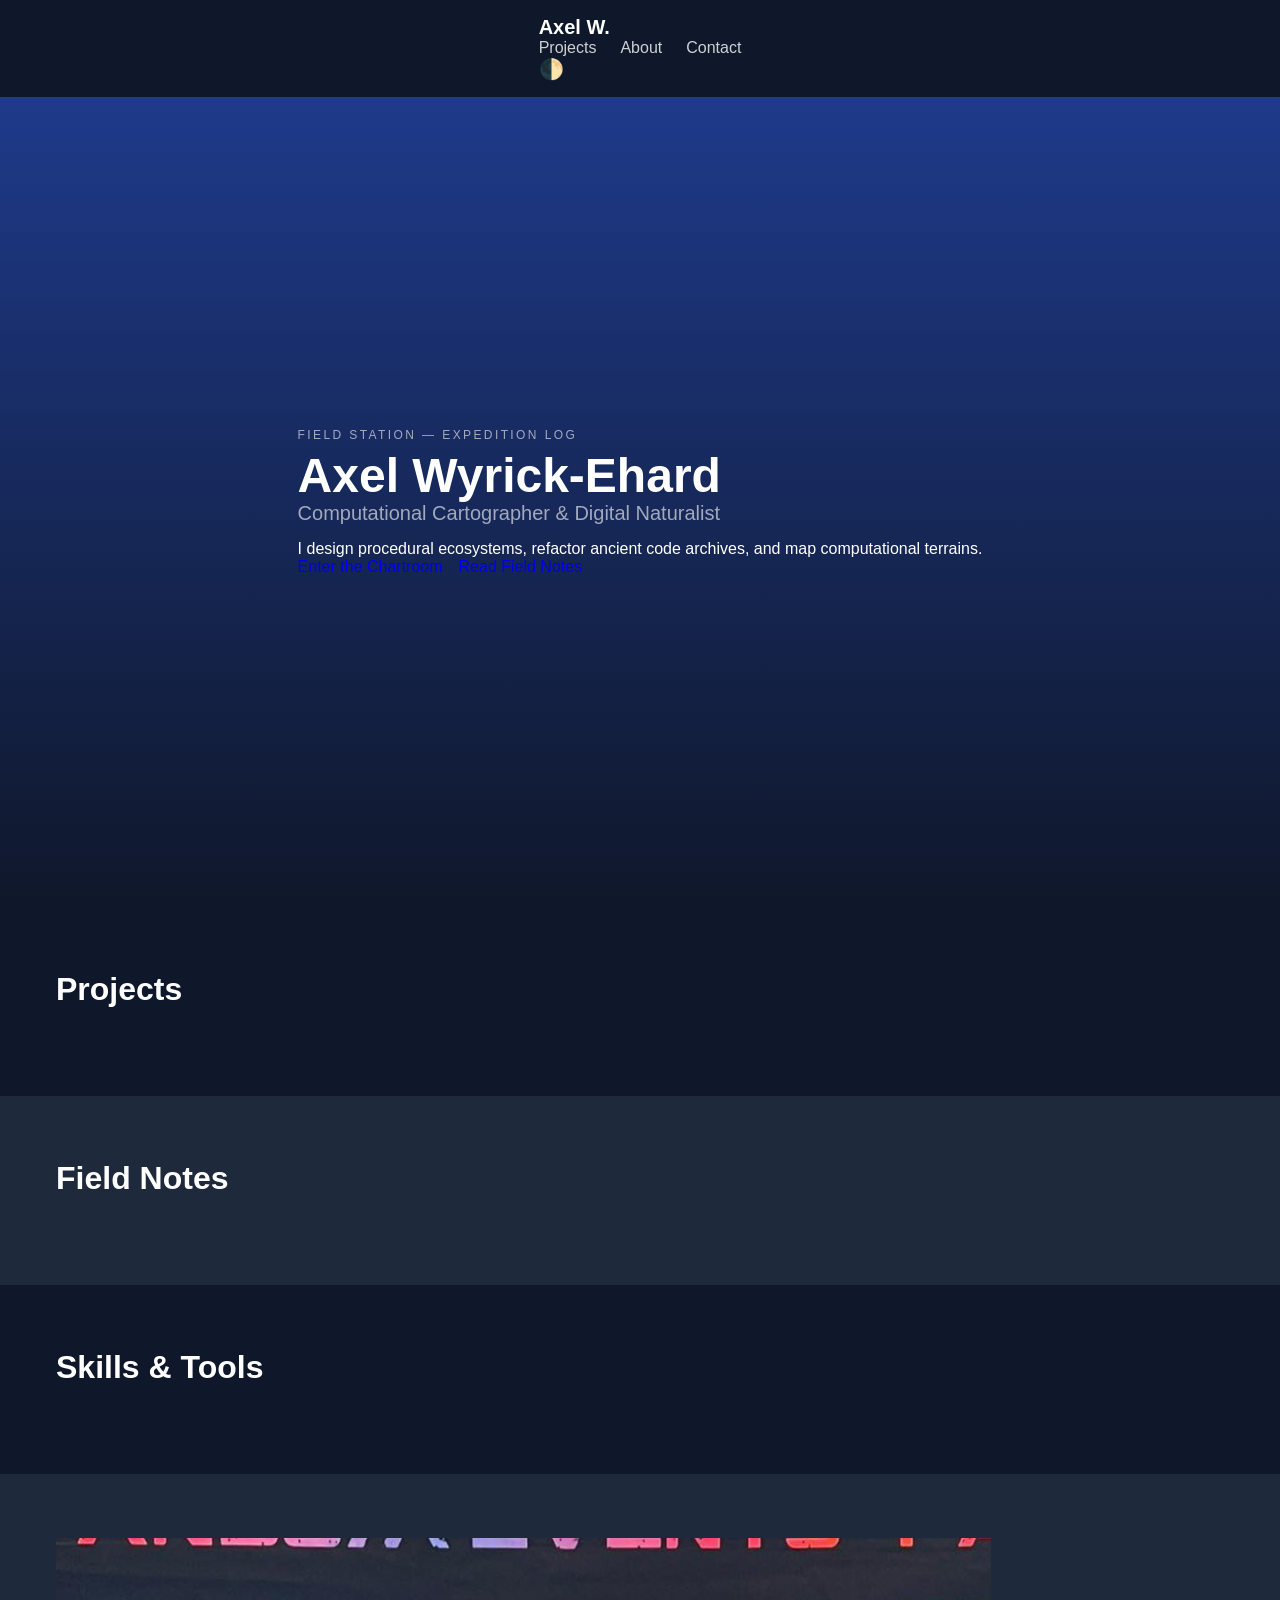
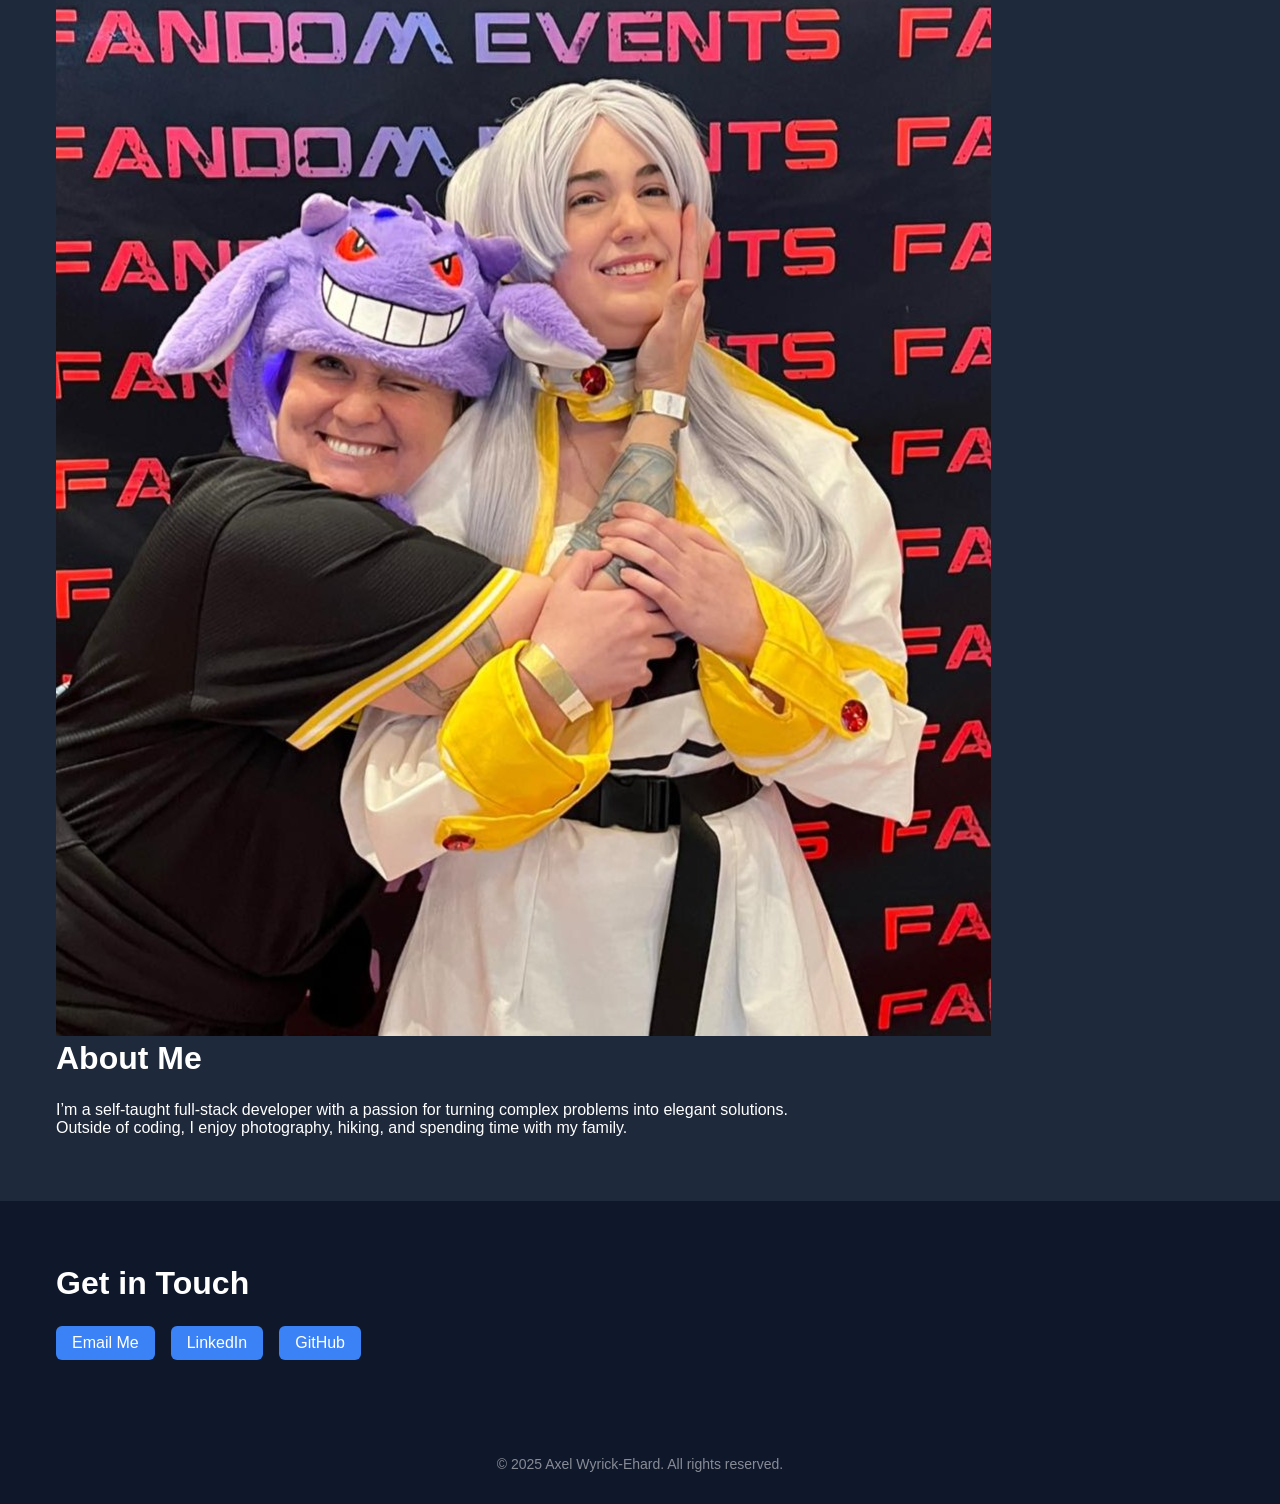
==== index.html @ 54a9d548 "proper init" ====
<!DOCTYPE html>
<html lang="en" data-theme="dark">
<head>
  <meta charset="UTF-8" />
  <meta name="viewport" content="width=device-width, initial-scale=1.0" />
  <meta name="description" content="Portfolio of Axel Wyrick-Ehard, full-stack developer specializing in elegant, efficient web applications." />
  <title>Axel Wyrick-Ehard | Full-Stack Developer</title>
  <link rel="icon" href="assets/img/favicon.ico" />
  <link rel="stylesheet" href="./assets/css/style.css" />
  <script src="./assets/js/main.js" defer></script>
</head>
<body>

  <!-- HEADER -->
  <header class="header sticky">
    <div class="container flex-between">
      <div class="logo">Axel W.</div>
      <nav>
        <ul class="nav-list">
          <li><a href="#projects">Projects</a></li>
          <li><a href="#about">About</a></li>
          <li><a href="#contact">Contact</a></li>
        </ul>
      </nav>
      <button id="theme-toggle">🌓</button>
    </div>
  </header>

  <!-- HERO -->
  <section id="hero" class="hero">
    <div class="hero-bg"></div>
    <div class="container hero-content">
      <p class="eyebrow">Field Station — Expedition Log</p>
      <h1>
        Axel Wyrick-Ehard
        <span>Computational Cartographer & Digital Naturalist</span>
      </h1>
      <p>I design procedural ecosystems, refactor ancient code archives, and map computational terrains.</p>
      <div class="buttons">
        <a href="#projects" class="btn primary">Enter the Chartroom</a>
        <a href="#field-notes" class="btn ghost">Read Field Notes</a>
      </div>
    </div>
  </section>

  <!-- PROJECTS -->
  <section id="projects" class="section">
    <div class="container">
      <h2>Projects</h2>
      <div id="projects-grid"></div>
    </div>
  </section>

  <!-- FIELD NOTES -->
  <section id="field-notes" class="section section-dark">
    <div class="container">
      <h2>Field Notes</h2>
      <div id="field-notes-log"></div>
    </div>
  </section>

  <!-- SKILLS -->
  <section id="skills" class="section">
    <div class="container">
      <h2>Skills & Tools</h2>
      <div id="skills-grid"></div>
    </div>
  </section>

  <!-- ABOUT -->
  <section id="about" class="section section-dark">
    <div class="container about">
      <img src="assets/img/about_me.jpg" alt="Axel Wyrick-Ehard">
      <div>
        <h2>About Me</h2>
        <p>I’m a self-taught full-stack developer with a passion for turning complex problems into elegant solutions.</p>
        <p>Outside of coding, I enjoy photography, hiking, and spending time with my family.</p>
      </div>
    </div>
  </section>

  <!-- CONTACT -->
  <section id="contact" class="section">
    <div class="container">
      <h2>Get in Touch</h2>
      <div class="contact-links">
        <a href="mailto:jixleyy@gmail.com" class="btn primary">Email Me</a>
        <a href="https://linkedin.com/in/yourprofile" class="btn primary" target="_blank">LinkedIn</a>
        <a href="https://github.com/jixleyy" class="btn primary" target="_blank">GitHub</a>
      </div>
    </div>
  </section>

  <footer class="footer">
    <p>© 2025 Axel Wyrick-Ehard. All rights reserved.</p>
  </footer>

  <script src="assets/js/main.js"></script>
</body>
</html>
---- assets/css/style.css ----
/* Base Reset */
* { margin:0; padding:0; box-sizing:border-box; }
html, body { font-family: 'Inter', sans-serif; background-color: #0F172A; color: #FFFFFF; scroll-behavior: smooth; }
a { text-decoration: none; }
ul { list-style:none; }

/* Containers */
.container { max-width: 1200px; margin: 0 auto; padding: 0 1rem; }
.section { padding: 4rem 0; }
.section-dark { background-color: #1E293B; }

/* Header */
.header { position: sticky; top: 0; z-index: 50; background-color: #0F172A; padding: 1rem 0; display: flex; justify-content: space-between; align-items: center; }
.nav-list { display: flex; gap: 1.5rem; }
.nav-list a { color: rgba(255,255,255,0.8); font-weight: 500; transition: 0.2s; }
.nav-list a:hover { color: #3B82F6; }
.logo { font-weight: 700; font-size: 1.25rem; color: #FFFFFF; }
#theme-toggle { background:none; border:none; font-size:1.25rem; cursor:pointer; }

/* Hero */
.hero { position: relative; min-height: 90vh; display: flex; align-items: center; overflow: hidden; }
.hero-bg { position: absolute; inset:0; background: linear-gradient(180deg, #1E3A8A 0%, #0F172A 100%); z-index:1; }
.hero-content { position: relative; z-index: 10; }
.eyebrow { text-transform: uppercase; letter-spacing: 0.2em; font-size: 0.75rem; color: rgba(255,255,255,0.6); margin-bottom: 0.5rem; }
h1 { font-size: 3rem; font-weight: 800; line-height:1.1; margin-bottom: 1rem; }
h1 span { font-weight: 500; font-size: 1.25rem; display:block; color: rgba(255,255,255,0.6); }
.lead { font-size: 1.125rem; color: rgba(255,255,255,0.7); margin-bottom: 1.5rem; }
.buttons { display:flex; gap:1rem; }
.specimen-tag { background-color: rgba(255,255,255,0.1); padding: 0.25rem 0.5rem; border-radius: 0.25rem; font-size:0.75rem; }

/* Sections */
.section h2 { font-size: 2rem; font-weight:700; margin-bottom:1.5rem; }
.section-dark h2 { color: #FFFFFF; }

/* Projects Grid */
#projects-grid { display:grid; grid-template-columns: repeat(auto-fit, minmax(250px,1fr)); gap:1.5rem; }
.project-card { background-color: #1E293B; padding:1.5rem; border-radius:0.5rem; transition: transform 0.2s; }
.project-card:hover { transform: translateY(-4px); }
.project-card h3 { font-size:1.25rem; font-weight:600; margin-bottom:0.5rem; }
.project-card p { font-size:0.95rem; color: rgba(255,255,255,0.7); margin-bottom:0.5rem; }

/* Field Notes */
#field-notes-log article { margin-bottom: 2rem; }
#field-notes-log h3 { font-size: 1.25rem; font-weight:600; margin-bottom:0.25rem; }
#field-notes-log .date { font-size:0.85rem; color: rgba(255,255,255,0.5); margin-bottom:0.5rem; }
#field-notes-log p { color: rgba(255,255,255,0.7); }

/* Skills Grid */
#skills-grid { display:grid; grid-template-columns: repeat(auto-fit, minmax(200px,1fr)); gap:1.5rem; }
.skill-group h3 { font-size:1rem; font-weight:600; margin-bottom:0.5rem; }
.skill-group ul li { color: rgba(255,255,255,0.7); font-size:0.875rem; margin-bottom:0.25rem; }

/* Contact */
.contact-links { display:flex; gap:1rem; flex-wrap:wrap; }
.contact-links a { padding:0.5rem 1rem; border-radius:0.375rem; background-color:#3B82F6; color:white; transition:0.2s; }
.contact-links a:hover { opacity:0.8; }

/* Footer */
.footer { background-color: #0F172A; padding: 2rem 0; color: rgba(255,255,255,0.5); text-align:center; font-size:0.875rem; }

/* Responsive */
@media(max-width:768px){
  h1 { font-size:2rem; }
  h1 span { font-size:1rem; }
}
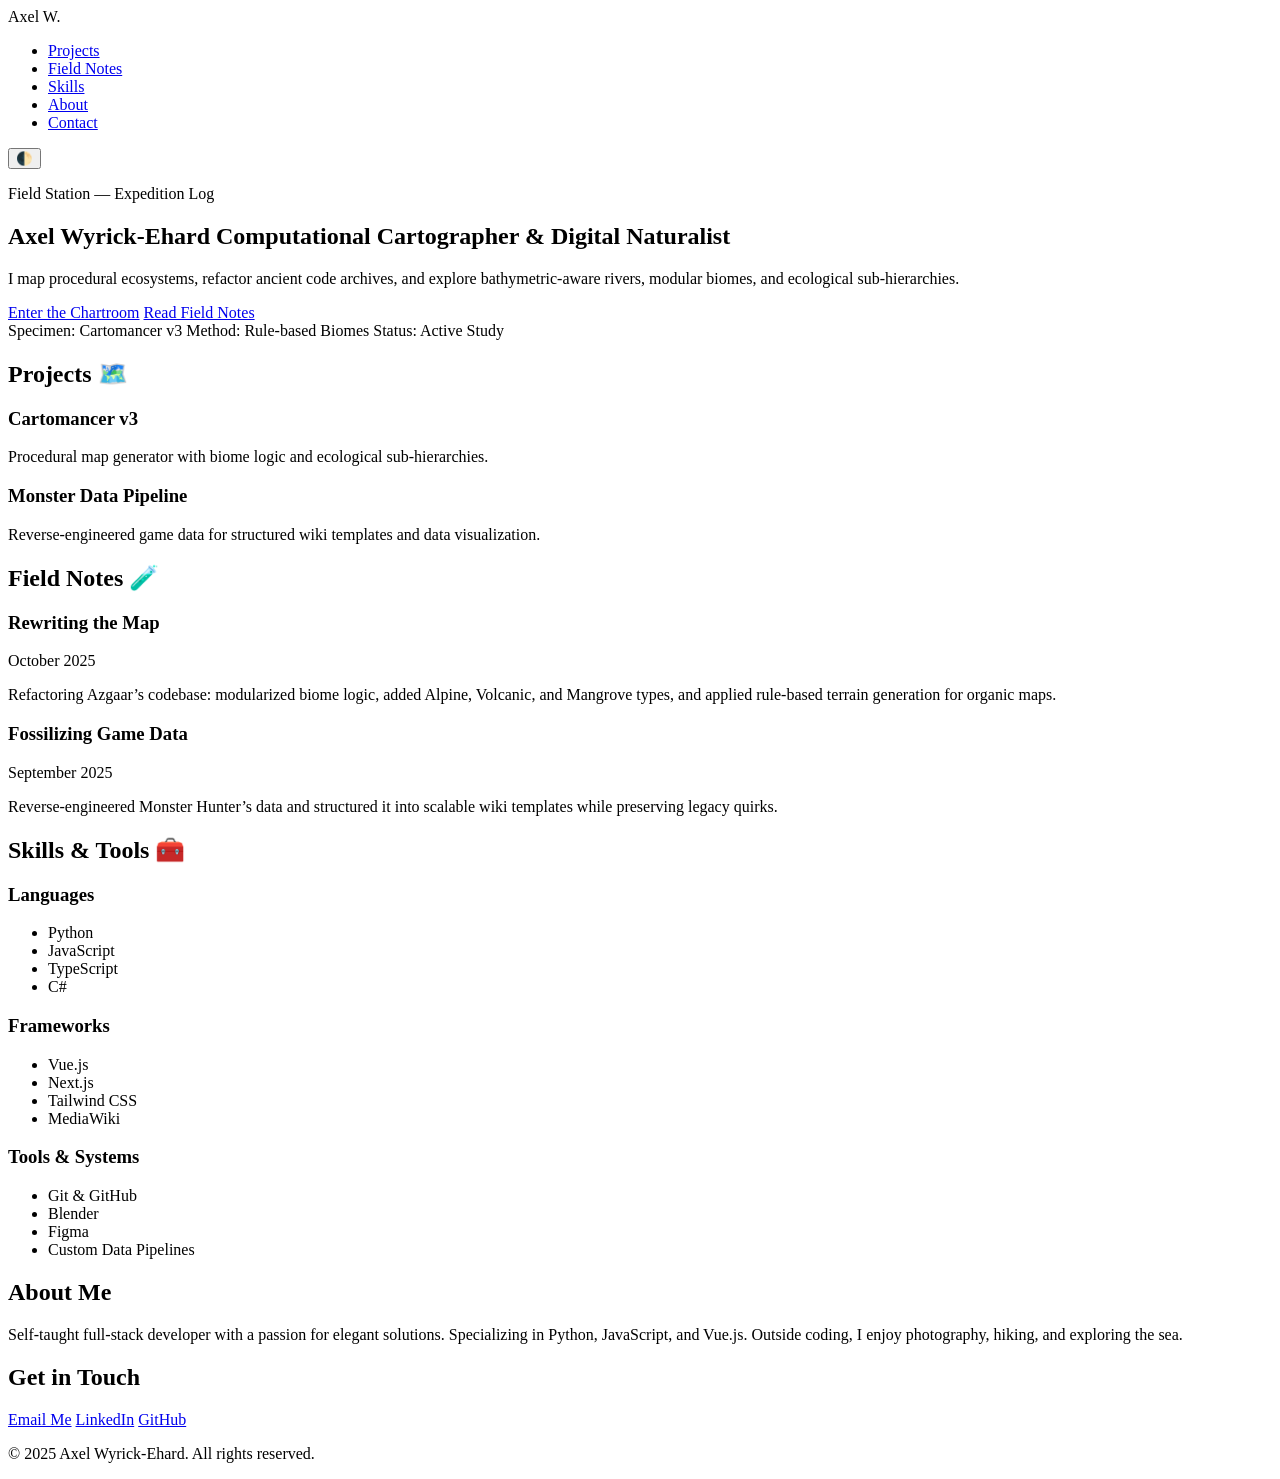
==== commit 9a646148: "// styling update" ====
--- a/index.html
+++ b/index.html
@@ -1,100 +1,142 @@
 <!DOCTYPE html>
 <html lang="en" data-theme="dark">
 <head>
-  <meta charset="UTF-8" />
-  <meta name="viewport" content="width=device-width, initial-scale=1.0" />
-  <meta name="description" content="Portfolio of Axel Wyrick-Ehard, full-stack developer specializing in elegant, efficient web applications." />
-  <title>Axel Wyrick-Ehard | Full-Stack Developer</title>
-  <link rel="icon" href="assets/img/favicon.ico" />
-  <link rel="stylesheet" href="./assets/css/style.css" />
-  <script src="./assets/js/main.js" defer></script>
+  <meta charset="UTF-8">
+  <meta name="viewport" content="width=device-width, initial-scale=1.0">
+  <meta name="description" content="Portfolio of Axel Wyrick-Ehard, full-stack developer specializing in elegant, efficient web applications.">
+  <title>Axel Wyrick-Ehard | Nautical Portfolio</title>
+  <link rel="stylesheet" href="style.css">
 </head>
 <body>
 
-  <!-- HEADER -->
-  <header class="header sticky">
-    <div class="container flex-between">
-      <div class="logo">Axel W.</div>
-      <nav>
-        <ul class="nav-list">
-          <li><a href="#projects">Projects</a></li>
-          <li><a href="#about">About</a></li>
-          <li><a href="#contact">Contact</a></li>
-        </ul>
-      </nav>
-      <button id="theme-toggle">🌓</button>
+<header class="header">
+  <div class="container flex-between">
+    <div class="logo">Axel W.</div>
+    <nav>
+      <ul class="nav-list">
+        <li><a href="#projects">Projects</a></li>
+        <li><a href="#field-notes">Field Notes</a></li>
+        <li><a href="#skills">Skills</a></li>
+        <li><a href="#about">About</a></li>
+        <li><a href="#contact">Contact</a></li>
+      </ul>
+    </nav>
+    <button id="theme-toggle">🌓</button>
+  </div>
+</header>
+
+<section class="hero">
+  <div class="hero-bg nautical-gradient"></div>
+  <div class="container hero-content">
+    <p class="eyebrow">Field Station — Expedition Log</p>
+    <h1>Axel Wyrick-Ehard <span>Computational Cartographer & Digital Naturalist</span></h1>
+    <p class="lead">I map procedural ecosystems, refactor ancient code archives, and explore bathymetric-aware rivers, modular biomes, and ecological sub-hierarchies.</p>
+    <div class="buttons">
+      <a href="#projects" class="btn primary">Enter the Chartroom</a>
+      <a href="#field-notes" class="btn ghost">Read Field Notes</a>
     </div>
-  </header>
+    <div class="specimen-tags">
+      <span class="specimen-tag">Specimen: Cartomancer v3</span>
+      <span class="specimen-tag">Method: Rule-based Biomes</span>
+      <span class="specimen-tag">Status: Active Study</span>
+    </div>
+  </div>
+  <div class="wave-animation"></div>
+</section>
 
-  <!-- HERO -->
-  <section id="hero" class="hero">
-    <div class="hero-bg"></div>
-    <div class="container hero-content">
-      <p class="eyebrow">Field Station — Expedition Log</p>
-      <h1>
-        Axel Wyrick-Ehard
-        <span>Computational Cartographer & Digital Naturalist</span>
-      </h1>
-      <p>I design procedural ecosystems, refactor ancient code archives, and map computational terrains.</p>
-      <div class="buttons">
-        <a href="#projects" class="btn primary">Enter the Chartroom</a>
-        <a href="#field-notes" class="btn ghost">Read Field Notes</a>
+<section id="projects" class="section">
+  <div class="container">
+    <h2>Projects 🗺️</h2>
+    <div id="projects-grid" class="nautical-grid">
+      <div class="project-card nautical-card">
+        <h3>Cartomancer v3</h3>
+        <p>Procedural map generator with biome logic and ecological sub-hierarchies.</p>
+      </div>
+      <div class="project-card nautical-card">
+        <h3>Monster Data Pipeline</h3>
+        <p>Reverse-engineered game data for structured wiki templates and data visualization.</p>
       </div>
     </div>
-  </section>
+  </div>
+</section>
 
-  <!-- PROJECTS -->
-  <section id="projects" class="section">
-    <div class="container">
-      <h2>Projects</h2>
-      <div id="projects-grid"></div>
+<section id="field-notes" class="section section-dark">
+  <div class="container" id="field-notes-log">
+    <h2>Field Notes 🧪</h2>
+    <article class="nautical-note">
+      <h3>Rewriting the Map</h3>
+      <p class="date">October 2025</p>
+      <p>Refactoring Azgaar’s codebase: modularized biome logic, added Alpine, Volcanic, and Mangrove types, and applied rule-based terrain generation for organic maps.</p>
+    </article>
+    <article class="nautical-note">
+      <h3>Fossilizing Game Data</h3>
+      <p class="date">September 2025</p>
+      <p>Reverse-engineered Monster Hunter’s data and structured it into scalable wiki templates while preserving legacy quirks.</p>
+    </article>
+  </div>
+</section>
+
+<section id="skills" class="section">
+  <div class="container" id="skills-grid">
+    <h2>Skills & Tools 🧰</h2>
+    <div class="skill-group">
+      <h3>Languages</h3>
+      <ul>
+        <li>Python</li>
+        <li>JavaScript</li>
+        <li>TypeScript</li>
+        <li>C#</li>
+      </ul>
     </div>
-  </section>
+    <div class="skill-group">
+      <h3>Frameworks</h3>
+      <ul>
+        <li>Vue.js</li>
+        <li>Next.js</li>
+        <li>Tailwind CSS</li>
+        <li>MediaWiki</li>
+      </ul>
+    </div>
+    <div class="skill-group">
+      <h3>Tools & Systems</h3>
+      <ul>
+        <li>Git & GitHub</li>
+        <li>Blender</li>
+        <li>Figma</li>
+        <li>Custom Data Pipelines</li>
+      </ul>
+    </div>
+  </div>
+</section>
 
-  <!-- FIELD NOTES -->
-  <section id="field-notes" class="section section-dark">
-    <div class="container">
-      <h2>Field Notes</h2>
-      <div id="field-notes-log"></div>
-    </div>
-  </section>
+<section id="about" class="section section-dark">
+  <div class="container">
+    <h2>About Me</h2>
+    <p>Self-taught full-stack developer with a passion for elegant solutions. Specializing in Python, JavaScript, and Vue.js. Outside coding, I enjoy photography, hiking, and exploring the sea.</p>
+  </div>
+</section>
 
-  <!-- SKILLS -->
-  <section id="skills" class="section">
-    <div class="container">
-      <h2>Skills & Tools</h2>
-      <div id="skills-grid"></div>
-    </div>
-  </section>
+<section id="contact" class="section">
+  <div class="container contact-links">
+    <h2>Get in Touch</h2>
+    <a href="mailto:jixleyy@gmail.com">Email Me</a>
+    <a href="https://linkedin.com/in/yourprofile" target="_blank">LinkedIn</a>
+    <a href="https://github.com/jixleyy" target="_blank">GitHub</a>
+  </div>
+</section>
 
-  <!-- ABOUT -->
-  <section id="about" class="section section-dark">
-    <div class="container about">
-      <img src="assets/img/about_me.jpg" alt="Axel Wyrick-Ehard">
-      <div>
-        <h2>About Me</h2>
-        <p>I’m a self-taught full-stack developer with a passion for turning complex problems into elegant solutions.</p>
-        <p>Outside of coding, I enjoy photography, hiking, and spending time with my family.</p>
-      </div>
-    </div>
-  </section>
+<footer class="footer">
+  <div class="container">
+    <p>© 2025 Axel Wyrick-Ehard. All rights reserved.</p>
+  </div>
+</footer>
 
-  <!-- CONTACT -->
-  <section id="contact" class="section">
-    <div class="container">
-      <h2>Get in Touch</h2>
-      <div class="contact-links">
-        <a href="mailto:jixleyy@gmail.com" class="btn primary">Email Me</a>
-        <a href="https://linkedin.com/in/yourprofile" class="btn primary" target="_blank">LinkedIn</a>
-        <a href="https://github.com/jixleyy" class="btn primary" target="_blank">GitHub</a>
-      </div>
-    </div>
-  </section>
+<script>
+  const themeToggle = document.getElementById('theme-toggle');
+  themeToggle.addEventListener('click', () => {
+    document.documentElement.dataset.theme = document.documentElement.dataset.theme === 'dark' ? 'light' : 'dark';
+  });
+</script>
 
-  <footer class="footer">
-    <p>© 2025 Axel Wyrick-Ehard. All rights reserved.</p>
-  </footer>
-
-  <script src="assets/js/main.js"></script>
 </body>
 </html>
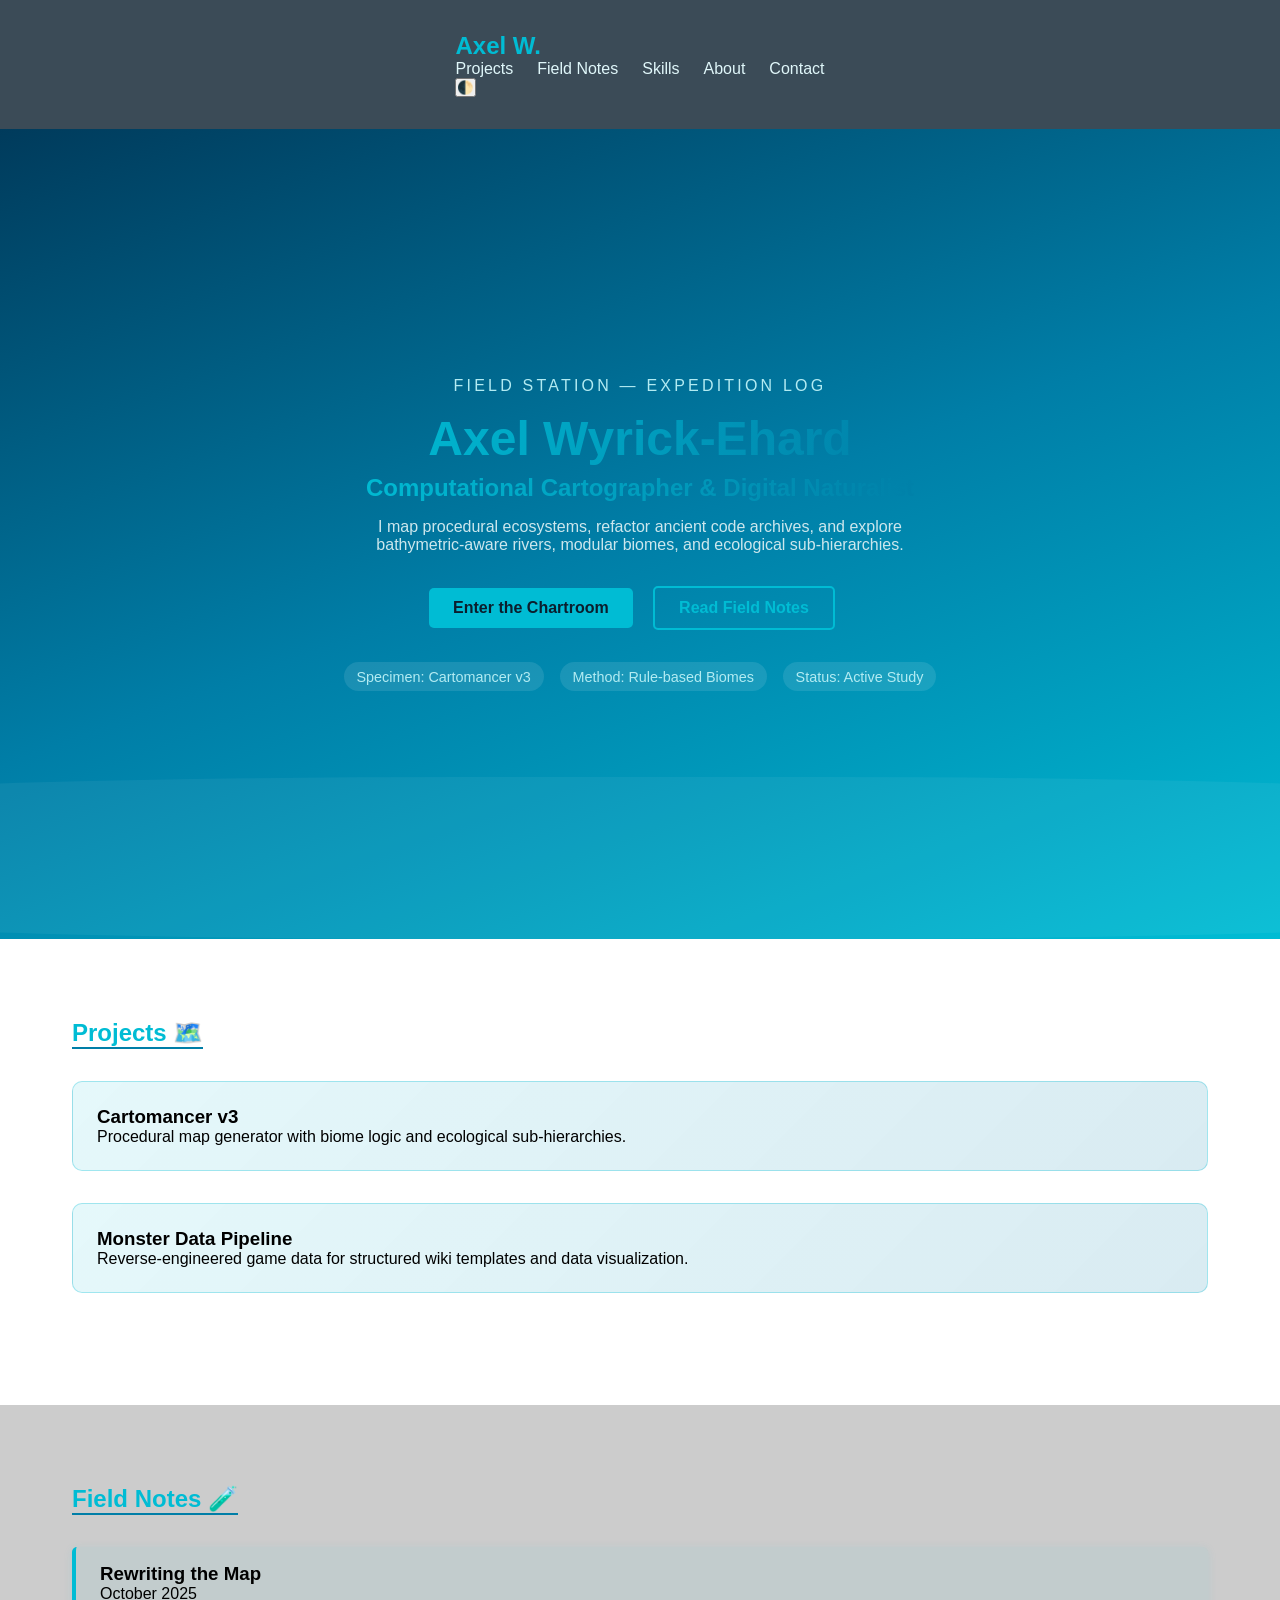
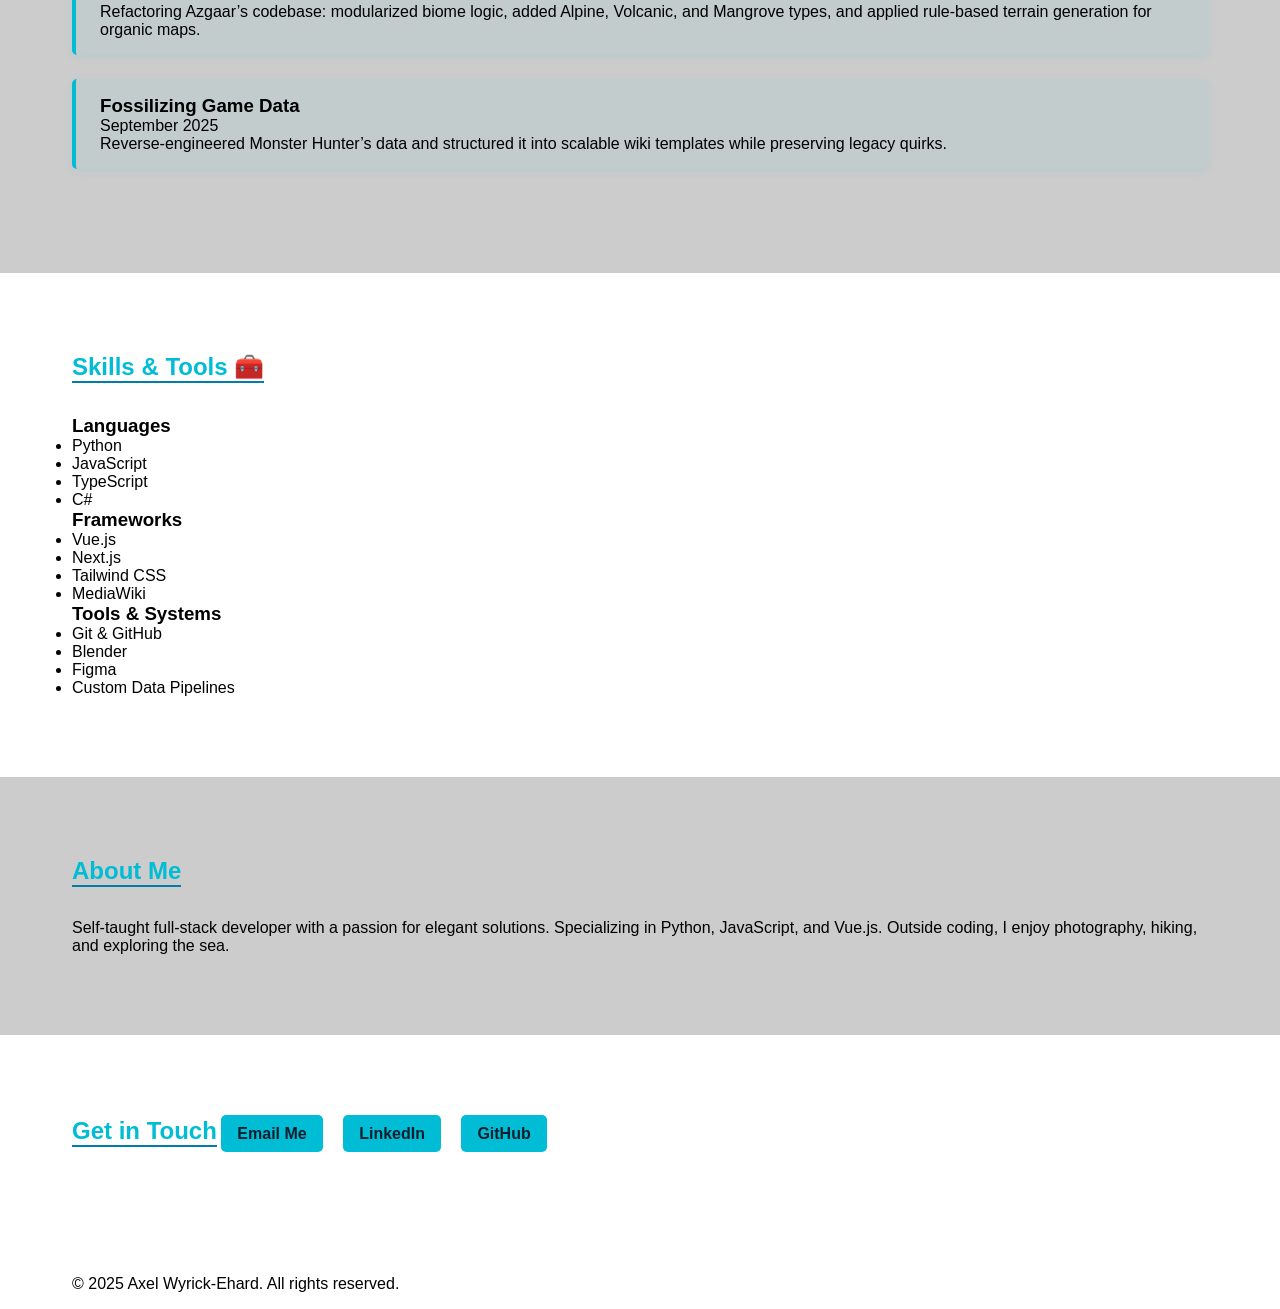
==== commit 6f8e42bb: "// fix html" ====
--- a/index.html
+++ b/index.html
@@ -5,7 +5,7 @@
   <meta name="viewport" content="width=device-width, initial-scale=1.0">
   <meta name="description" content="Portfolio of Axel Wyrick-Ehard, full-stack developer specializing in elegant, efficient web applications.">
   <title>Axel Wyrick-Ehard | Nautical Portfolio</title>
-  <link rel="stylesheet" href="style.css">
+  <link rel="stylesheet" href="./assets/css/style.css">
 </head>
 <body>
 
--- a/assets/css/style.css
+++ b/assets/css/style.css
@@ -0,0 +1,271 @@
+/* General Reset */
+* {
+  margin: 0;
+  padding: 0;
+  box-sizing: border-box;
+  font-family: 'Helvetica Neue', Arial, sans-serif;
+}
+
+body[data-theme='dark'] {
+  background-color: #0b1e2d;
+  color: #e0f7fa;
+}
+
+.container {
+  max-width: 1200px;
+  margin: 0 auto;
+  padding: 1rem 2rem;
+}
+
+.header {
+  display: flex;
+  justify-content: space-between;
+  align-items: center;
+  padding: 1rem 0;
+  background: rgba(11, 30, 45, 0.8);
+  position: sticky;
+  top: 0;
+  z-index: 100;
+  backdrop-filter: blur(10px);
+}
+
+.logo {
+  font-weight: bold;
+  font-size: 1.5rem;
+  color: #00bcd4;
+}
+
+.nav-list {
+  display: flex;
+  gap: 1.5rem;
+  list-style: none;
+}
+
+.nav-list a {
+  color: #e0f7fa;
+  text-decoration: none;
+  transition: color 0.3s;
+}
+
+.nav-list a:hover {
+  color: #00bcd4;
+}
+
+.hero {
+  position: relative;
+  min-height: 90vh;
+  display: flex;
+  align-items: center;
+  justify-content: center;
+  flex-direction: column;
+  text-align: center;
+  overflow: hidden;
+}
+
+.hero-bg.nautical-gradient {
+  position: absolute;
+  top: 0;
+  left: 0;
+  width: 100%;
+  height: 100%;
+  background: linear-gradient(160deg, #003b5c, #007ea7, #00bcd4);
+  z-index: -2;
+}
+
+.wave-animation {
+  position: absolute;
+  bottom: 0;
+  width: 200%;
+  height: 20%;
+  background: rgba(255, 255, 255, 0.05);
+  border-radius: 43%;
+  animation: wave 8s infinite linear;
+  z-index: -1;
+}
+
+@keyframes wave {
+  0% { transform: translateX(0); }
+  100% { transform: translateX(-50%); }
+}
+
+.hero-content .eyebrow {
+  text-transform: uppercase;
+  letter-spacing: 0.2em;
+  margin-bottom: 1rem;
+  color: #b2ebf2;
+}
+
+.hero-content h1 {
+  font-size: 3rem;
+  margin-bottom: 1rem;
+  color: #e0f7fa;
+}
+
+.hero-content h1 span {
+  font-size: 1.5rem;
+  color: #b2ebf2;
+  display: block;
+  margin-top: 0.5rem;
+}
+
+.hero-content .lead {
+  max-width: 600px;
+  margin: 1rem auto 2rem;
+  color: #cce7ed;
+}
+
+.btn {
+  padding: 0.7rem 1.5rem;
+  border-radius: 5px;
+  text-decoration: none;
+  font-weight: bold;
+  transition: all 0.3s;
+  display: inline-block;
+  margin-right: 1rem;
+}
+
+.btn.primary {
+  background: #00bcd4;
+  color: #0b1e2d;
+}
+
+.btn.primary:hover {
+  background: #007ea7;
+  color: #e0f7fa;
+}
+
+.btn.ghost {
+  background: transparent;
+  border: 2px solid #00bcd4;
+  color: #00bcd4;
+}
+
+.btn.ghost:hover {
+  background: #00bcd4;
+  color: #0b1e2d;
+}
+
+.specimen-tags {
+  display: flex;
+  gap: 1rem;
+  justify-content: center;
+  margin-top: 2rem;
+  flex-wrap: wrap;
+}
+
+.specimen-tag {
+  background: rgba(255,255,255,0.1);
+  padding: 0.4rem 0.8rem;
+  border-radius: 20px;
+  font-size: 0.9rem;
+  color: #b2ebf2;
+}
+
+.section {
+  padding: 4rem 0;
+}
+
+.section-dark {
+  background: rgba(0, 0, 0, 0.2);
+}
+
+.project-card, .nautical-card {
+  background: rgba(0, 188, 212, 0.1);
+  padding: 1.5rem;
+  border-radius: 10px;
+  margin-bottom: 2rem;
+  transition: transform 0.3s;
+}
+
+.project-card:hover, .nautical-card:hover {
+  transform: translateY(-5px);
+  background: rgba(0, 188, 212, 0.2);
+}
+
+.nautical-note {
+  background: rgba(0, 188, 212, 0.05);
+  padding: 1rem 1.5rem;
+  border-left: 4px solid #00bcd4;
+  margin-bottom: 1.5rem;
+  border-radius: 5px;
+}
+
+.contact-links a {
+  display: inline-block;
+  margin-right: 1rem;
+  padding: 0.6rem 1rem;
+  background: #00bcd4;
+  color: #0b1e2d;
+  border-radius: 5px;
+  text-decoration: none;
+  font-weight: bold;
+}
+
+.contact-links a:hover {
+  background: #007ea7;
+  color: #e0f7fa;
+}
+
+/* Floating ship animation */
+.hero::after {
+  content: '';
+  position: absolute;
+  bottom: 10%;
+  left: -10%;
+  width: 100px;
+  height: 50px;
+  background: url('ship.svg') no-repeat center/contain;
+  animation: sail 20s linear infinite;
+  z-index: 0;
+}
+
+@keyframes sail {
+  0% { transform: translateX(0) translateY(0); }
+  50% { transform: translateX(110vw) translateY(-10px); }
+  100% { transform: translateX(220vw) translateY(0); }
+}
+
+/* Nautical-style typography and gradients */
+/* Fix vendor prefix warning */
+.hero-content h1 {
+  background: linear-gradient(90deg, #00bcd4, #007ea7);
+  -webkit-background-clip: text;
+  background-clip: text; /* standard property for compatibility */
+  -webkit-text-fill-color: transparent;
+}
+
+.section h2 {
+  color: #00bcd4;
+  border-bottom: 2px solid #007ea7;
+  display: inline-block;
+  margin-bottom: 2rem;
+}
+
+/* Slight sea-wave background effect for sections */
+.section::before {
+  content: '';
+  position: absolute;
+  top: 0;
+  left: 0;
+  width: 100%;
+  height: 100%;
+  background: url('wave-texture.svg') repeat;
+  opacity: 0.02;
+  z-index: -1;
+}
+
+/* Project cards gradient highlight */
+.nautical-card {
+  background: linear-gradient(135deg, rgba(0,188,212,0.1), rgba(0,123,167,0.15));
+  border: 1px solid rgba(0,188,212,0.3);
+}
+
+.nautical-card:hover {
+  background: linear-gradient(135deg, rgba(0,188,212,0.2), rgba(0,123,167,0.25));
+  box-shadow: 0 5px 15px rgba(0,188,212,0.3);
+}
+
+/* Notes subtle shadow */
+.nautical-note {
+  box-shadow: 0 2px 10px rgba(0,188,212,0.1);
+}
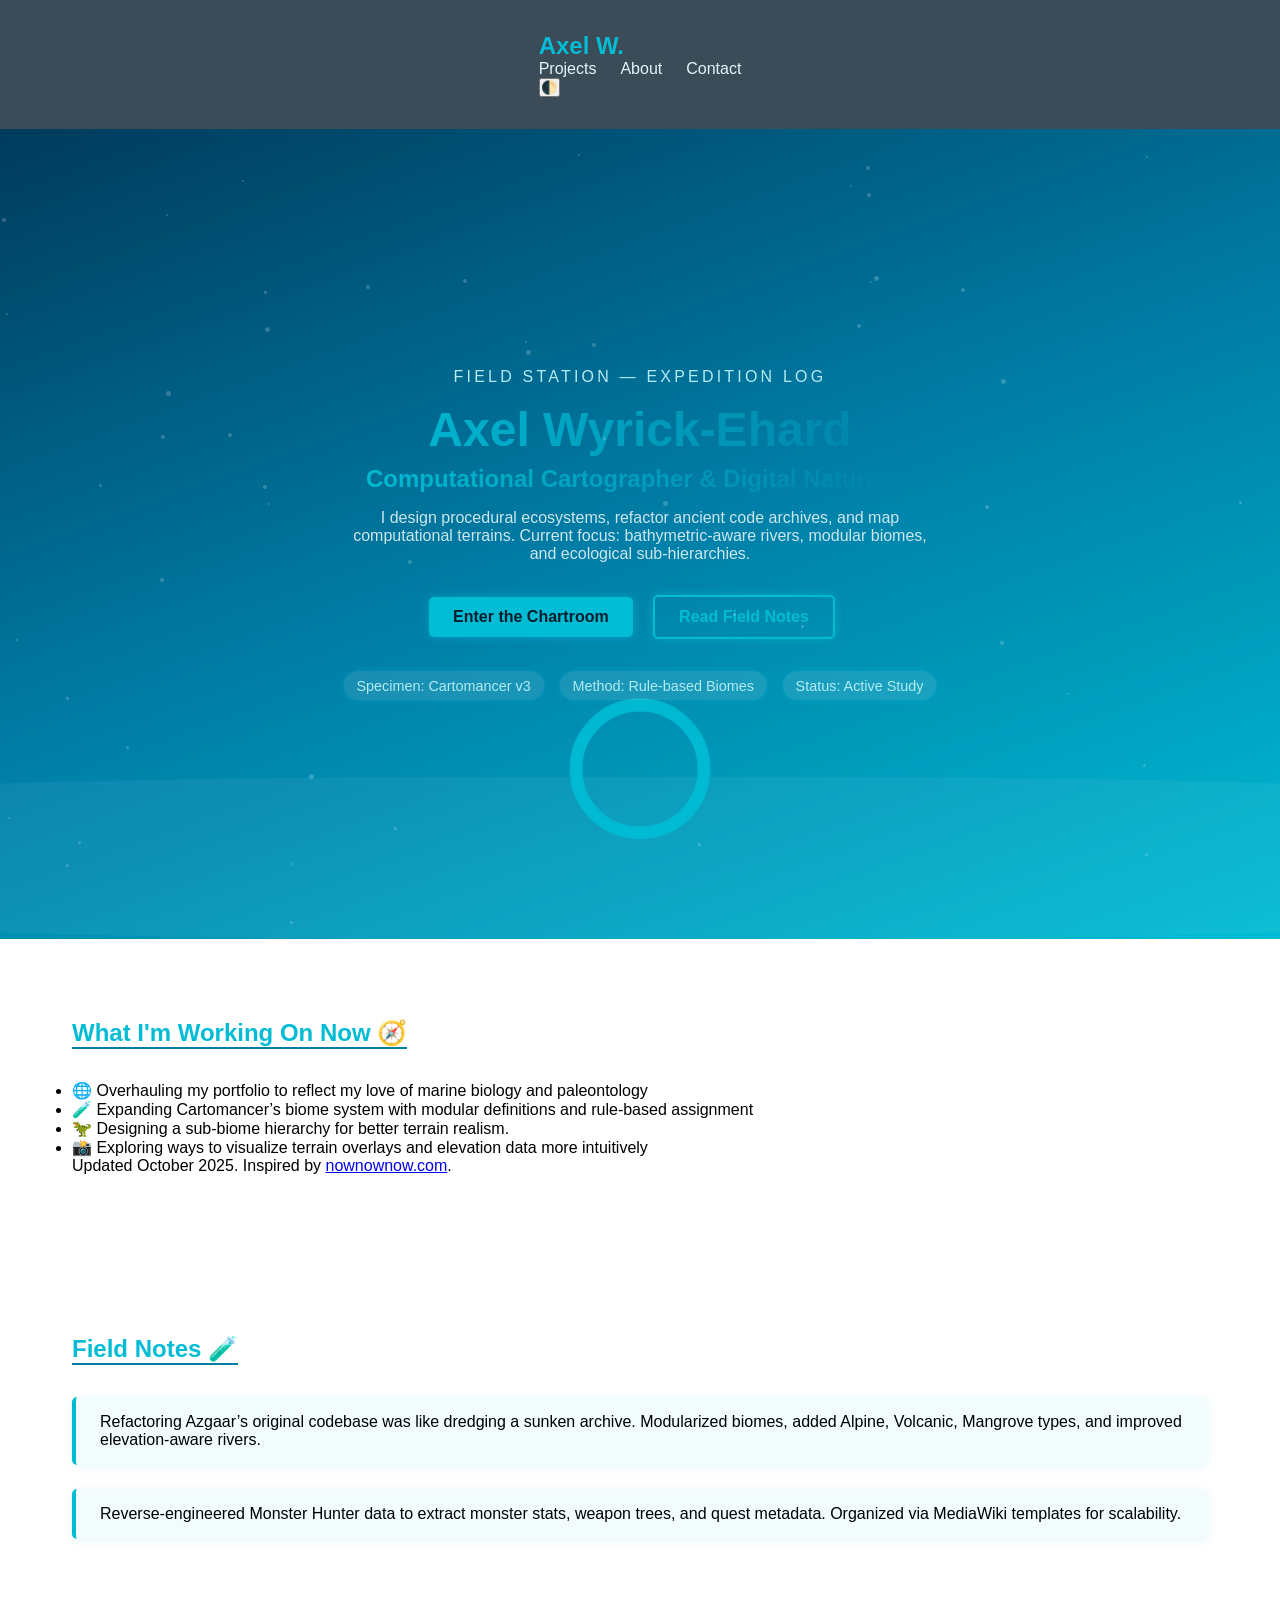
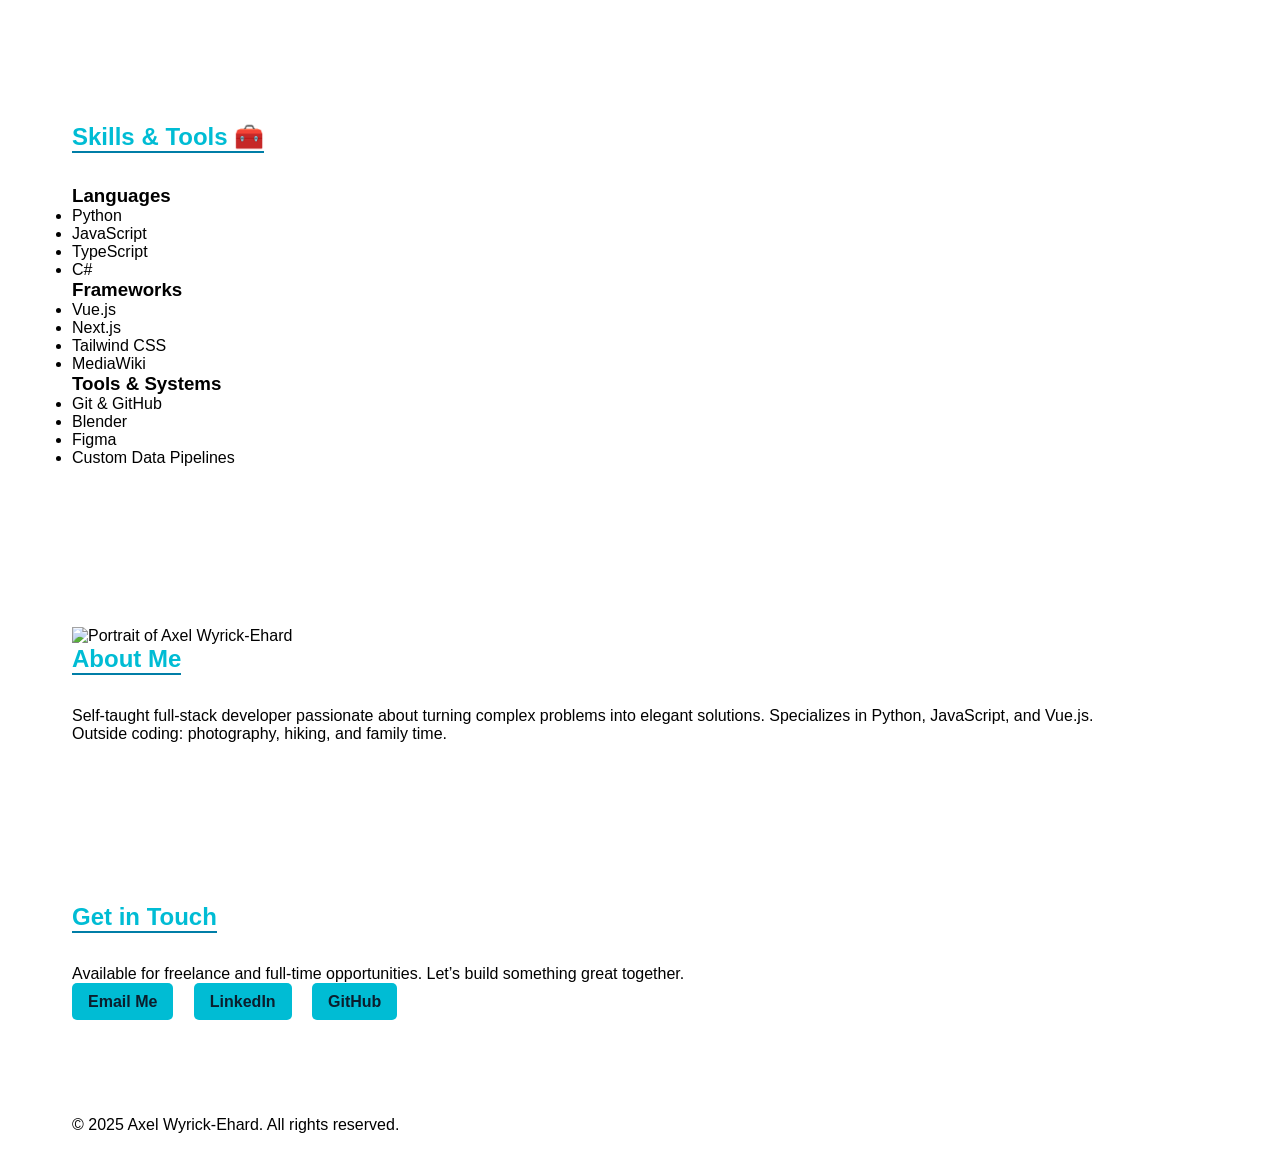
==== commit 4d173ef9: "// another style update" ====
--- a/index.html
+++ b/index.html
@@ -1,142 +1,126 @@
 <!DOCTYPE html>
 <html lang="en" data-theme="dark">
 <head>
-  <meta charset="UTF-8">
-  <meta name="viewport" content="width=device-width, initial-scale=1.0">
-  <meta name="description" content="Portfolio of Axel Wyrick-Ehard, full-stack developer specializing in elegant, efficient web applications.">
-  <title>Axel Wyrick-Ehard | Nautical Portfolio</title>
-  <link rel="stylesheet" href="./assets/css/style.css">
+  <meta charset="UTF-8" />
+  <meta name="viewport" content="width=device-width, initial-scale=1.0" />
+  <meta name="description" content="Portfolio of Axel Wyrick-Ehard, full-stack developer specializing in elegant, efficient web applications." />
+  <title>Axel Wyrick-Ehard | Full-Stack Developer</title>
+  <link rel="icon" href="/favicon.ico" />
+  <link rel="stylesheet" href="/assets/css/style.css" />
 </head>
 <body>
+  <header class="header sticky">
+    <div class="container flex-between">
+      <div class="logo">Axel W.</div>
+      <nav>
+        <ul class="nav-list">
+          <li><a href="#projects">Projects</a></li>
+          <li><a href="#about">About</a></li>
+          <li><a href="#contact">Contact</a></li>
+        </ul>
+      </nav>
+      <button id="theme-toggle">🌓</button>
+    </div>
+  </header>
 
-<header class="header">
-  <div class="container flex-between">
-    <div class="logo">Axel W.</div>
-    <nav>
-      <ul class="nav-list">
-        <li><a href="#projects">Projects</a></li>
-        <li><a href="#field-notes">Field Notes</a></li>
-        <li><a href="#skills">Skills</a></li>
-        <li><a href="#about">About</a></li>
-        <li><a href="#contact">Contact</a></li>
-      </ul>
-    </nav>
-    <button id="theme-toggle">🌓</button>
-  </div>
-</header>
-
-<section class="hero">
-  <div class="hero-bg nautical-gradient"></div>
-  <div class="container hero-content">
-    <p class="eyebrow">Field Station — Expedition Log</p>
-    <h1>Axel Wyrick-Ehard <span>Computational Cartographer & Digital Naturalist</span></h1>
-    <p class="lead">I map procedural ecosystems, refactor ancient code archives, and explore bathymetric-aware rivers, modular biomes, and ecological sub-hierarchies.</p>
-    <div class="buttons">
-      <a href="#projects" class="btn primary">Enter the Chartroom</a>
-      <a href="#field-notes" class="btn ghost">Read Field Notes</a>
-    </div>
-    <div class="specimen-tags">
-      <span class="specimen-tag">Specimen: Cartomancer v3</span>
-      <span class="specimen-tag">Method: Rule-based Biomes</span>
-      <span class="specimen-tag">Status: Active Study</span>
-    </div>
-  </div>
-  <div class="wave-animation"></div>
-</section>
-
-<section id="projects" class="section">
-  <div class="container">
-    <h2>Projects 🗺️</h2>
-    <div id="projects-grid" class="nautical-grid">
-      <div class="project-card nautical-card">
-        <h3>Cartomancer v3</h3>
-        <p>Procedural map generator with biome logic and ecological sub-hierarchies.</p>
+  <section id="hero" class="hero">
+    <div class="hero-bg nautical-gradient"></div>
+    <div class="wave-animation"></div>
+    <div class="container hero-content">
+      <p class="eyebrow">Field Station — Expedition Log</p>
+      <h1>Axel Wyrick-Ehard <span>Computational Cartographer & Digital Naturalist</span></h1>
+      <p class="lead">I design procedural ecosystems, refactor ancient code archives, and map computational terrains. Current focus: bathymetric-aware rivers, modular biomes, and ecological sub-hierarchies.</p>
+      <div class="btn-group">
+        <a href="#projects" class="btn primary">Enter the Chartroom</a>
+        <a href="#field-notes" class="btn ghost">Read Field Notes</a>
       </div>
-      <div class="project-card nautical-card">
-        <h3>Monster Data Pipeline</h3>
-        <p>Reverse-engineered game data for structured wiki templates and data visualization.</p>
+      <div class="specimen-tags">
+        <span class="specimen-tag">Specimen: Cartomancer v3</span>
+        <span class="specimen-tag">Method: Rule-based Biomes</span>
+        <span class="specimen-tag">Status: Active Study</span>
       </div>
     </div>
-  </div>
-</section>
+    <div id="particle-container">
+      <!-- Ensure sonar element is correctly placed -->
+      <div id="sonar" class="absolute w-48 h-48 rounded-full pointer-events-none">
+      <svg viewBox="0 0 200 200" class="w-full h-full">
+      <circle cx="100" cy="100" r="10" fill="none" stroke="#00bcd4" stroke-width="2" opacity="0.9"/>
+      <circle cx="100" cy="100" r="10" fill="none" stroke="#00bcd4" stroke-width="1" opacity="0.6"/>
+      </svg>
+      </div>
+    </div>
+  </section>
 
-<section id="field-notes" class="section section-dark">
-  <div class="container" id="field-notes-log">
-    <h2>Field Notes 🧪</h2>
-    <article class="nautical-note">
-      <h3>Rewriting the Map</h3>
-      <p class="date">October 2025</p>
-      <p>Refactoring Azgaar’s codebase: modularized biome logic, added Alpine, Volcanic, and Mangrove types, and applied rule-based terrain generation for organic maps.</p>
-    </article>
-    <article class="nautical-note">
-      <h3>Fossilizing Game Data</h3>
-      <p class="date">September 2025</p>
-      <p>Reverse-engineered Monster Hunter’s data and structured it into scalable wiki templates while preserving legacy quirks.</p>
-    </article>
-  </div>
-</section>
+  <section id="now" class="section">
+    <div class="container">
+      <h2>What I'm Working On Now 🧭</h2>
+      <ul class="now-list">
+        <li>🌐 Overhauling my portfolio to reflect my love of marine biology and paleontology</li>
+        <li>🧪 Expanding Cartomancer’s biome system with modular definitions and rule-based assignment</li>
+        <li>🦖 Designing a sub-biome hierarchy for better terrain realism.</li>
+        <li>📸 Exploring ways to visualize terrain overlays and elevation data more intuitively</li>
+      </ul>
+      <p class="now-note">Updated October 2025. Inspired by <a href="https://nownownow.com" target="_blank">nownownow.com</a>.</p>
+    </div>
+  </section>
 
-<section id="skills" class="section">
-  <div class="container" id="skills-grid">
-    <h2>Skills & Tools 🧰</h2>
-    <div class="skill-group">
-      <h3>Languages</h3>
-      <ul>
-        <li>Python</li>
-        <li>JavaScript</li>
-        <li>TypeScript</li>
-        <li>C#</li>
-      </ul>
+  <section id="field-notes" class="section">
+    <div class="container">
+      <h2>Field Notes 🧪</h2>
+      <div class="nautical-note">Refactoring Azgaar’s original codebase was like dredging a sunken archive. Modularized biomes, added Alpine, Volcanic, Mangrove types, and improved elevation-aware rivers.</div>
+      <div class="nautical-note">Reverse-engineered Monster Hunter data to extract monster stats, weapon trees, and quest metadata. Organized via MediaWiki templates for scalability.</div>
     </div>
-    <div class="skill-group">
-      <h3>Frameworks</h3>
-      <ul>
-        <li>Vue.js</li>
-        <li>Next.js</li>
-        <li>Tailwind CSS</li>
-        <li>MediaWiki</li>
-      </ul>
+  </section>
+
+  <section id="skills" class="section">
+    <div class="container">
+      <h2>Skills & Tools 🧰</h2>
+      <div class="skills-grid">
+        <div class="skill-group">
+          <h3>Languages</h3>
+          <ul><li>Python</li><li>JavaScript</li><li>TypeScript</li><li>C#</li></ul>
+        </div>
+        <div class="skill-group">
+          <h3>Frameworks</h3>
+          <ul><li>Vue.js</li><li>Next.js</li><li>Tailwind CSS</li><li>MediaWiki</li></ul>
+        </div>
+        <div class="skill-group">
+          <h3>Tools & Systems</h3>
+          <ul><li>Git & GitHub</li><li>Blender</li><li>Figma</li><li>Custom Data Pipelines</li></ul>
+        </div>
+      </div>
     </div>
-    <div class="skill-group">
-      <h3>Tools & Systems</h3>
-      <ul>
-        <li>Git & GitHub</li>
-        <li>Blender</li>
-        <li>Figma</li>
-        <li>Custom Data Pipelines</li>
-      </ul>
+  </section>
+
+  <section id="about" class="section">
+    <div class="container flex">
+      <img src="/img/about_me.jpg" alt="Portrait of Axel Wyrick-Ehard" />
+      <div class="text">
+        <h2>About Me</h2>
+        <p>Self-taught full-stack developer passionate about turning complex problems into elegant solutions. Specializes in Python, JavaScript, and Vue.js.</p>
+        <p>Outside coding: photography, hiking, and family time.</p>
+      </div>
     </div>
-  </div>
-</section>
+  </section>
 
-<section id="about" class="section section-dark">
-  <div class="container">
-    <h2>About Me</h2>
-    <p>Self-taught full-stack developer with a passion for elegant solutions. Specializing in Python, JavaScript, and Vue.js. Outside coding, I enjoy photography, hiking, and exploring the sea.</p>
-  </div>
-</section>
+  <section id="contact" class="section">
+    <div class="container">
+      <h2>Get in Touch</h2>
+      <p>Available for freelance and full-time opportunities. Let’s build something great together.</p>
+      <div class="contact-links">
+        <a href="mailto:jixleyy@gmail.com" class="btn">Email Me</a>
+        <a href="https://linkedin.com/in/yourprofile" class="btn" target="_blank">LinkedIn</a>
+        <a href="https://github.com/jixleyy" class="btn" target="_blank">GitHub</a>
+      </div>
+    </div>
+  </section>
 
-<section id="contact" class="section">
-  <div class="container contact-links">
-    <h2>Get in Touch</h2>
-    <a href="mailto:jixleyy@gmail.com">Email Me</a>
-    <a href="https://linkedin.com/in/yourprofile" target="_blank">LinkedIn</a>
-    <a href="https://github.com/jixleyy" target="_blank">GitHub</a>
-  </div>
-</section>
+  <footer class="footer">
+    <div class="container">
+      <p>© 2025 Axel Wyrick-Ehard. All rights reserved.</p>
+    </div>
+  </footer>
 
-<footer class="footer">
-  <div class="container">
-    <p>© 2025 Axel Wyrick-Ehard. All rights reserved.</p>
-  </div>
-</footer>
-
-<script>
-  const themeToggle = document.getElementById('theme-toggle');
-  themeToggle.addEventListener('click', () => {
-    document.documentElement.dataset.theme = document.documentElement.dataset.theme === 'dark' ? 'light' : 'dark';
-  });
-</script>
-
+  <script src="/assets/js/main.js"></script>
 </body>
 </html>
--- a/assets/css/style.css
+++ b/assets/css/style.css
@@ -268,4 +268,76 @@
 /* Notes subtle shadow */
 .nautical-note {
   box-shadow: 0 2px 10px rgba(0,188,212,0.1);
+}
+
+/* Nautical Updates: Waves, Glow, Parallax */
+
+/* Hero waves animation */
+.wave-layer {
+  position: absolute;
+  bottom: 0;
+  width: 200%;
+  height: 20%;
+  background: rgba(255, 255, 255, 0.05);
+  border-radius: 43%;
+  animation: wave-move 12s linear infinite;
+  z-index: -1;
+}
+.wave-layer:nth-child(2) { animation-duration: 10s; opacity: 0.03; }
+.wave-layer:nth-child(3) { animation-duration: 14s; opacity: 0.02; }
+
+@keyframes wave-move {
+  0% { transform: translateX(0); }
+  100% { transform: translateX(-50%); }
+}
+
+/* Button glow effect */
+.btn.primary, .btn.ghost {
+  box-shadow: 0 0 10px rgba(0, 188, 212, 0.5);
+  transition: all 0.3s;
+}
+.btn.primary:hover, .btn.ghost:hover {
+  box-shadow: 0 0 20px rgba(0, 188, 212, 0.8);
+}
+
+/* Tag glow effect */
+.specimen-tag {
+  box-shadow: 0 0 5px rgba(0, 188, 212, 0.4);
+  transition: box-shadow 0.3s;
+}
+.specimen-tag:hover {
+  box-shadow: 0 0 15px rgba(0, 188, 212, 0.8);
+}
+
+/* Parallax background for hero */
+.hero-bg { transform: translateZ(0); will-change: transform; }
+
+/* Smooth scroll */
+html {
+  scroll-behavior: smooth;
+}
+
+/* Particles for hero section */
+#particle-container {
+  position: absolute;
+  width: 100%;
+  height: 100%;
+  top: 0;
+  left: 0;
+  pointer-events: none;
+  overflow: hidden;
+  z-index: -1;
+}
+
+.particle {
+  position: absolute;
+  background: rgba(255,255,255,0.2);
+  border-radius: 50%;
+  will-change: transform;
+  animation: drift 20s infinite linear;
+}
+
+@keyframes drift {
+  0% { transform: translate(0, 0); }
+  100% { transform: translate(100px, 100px); }
 }
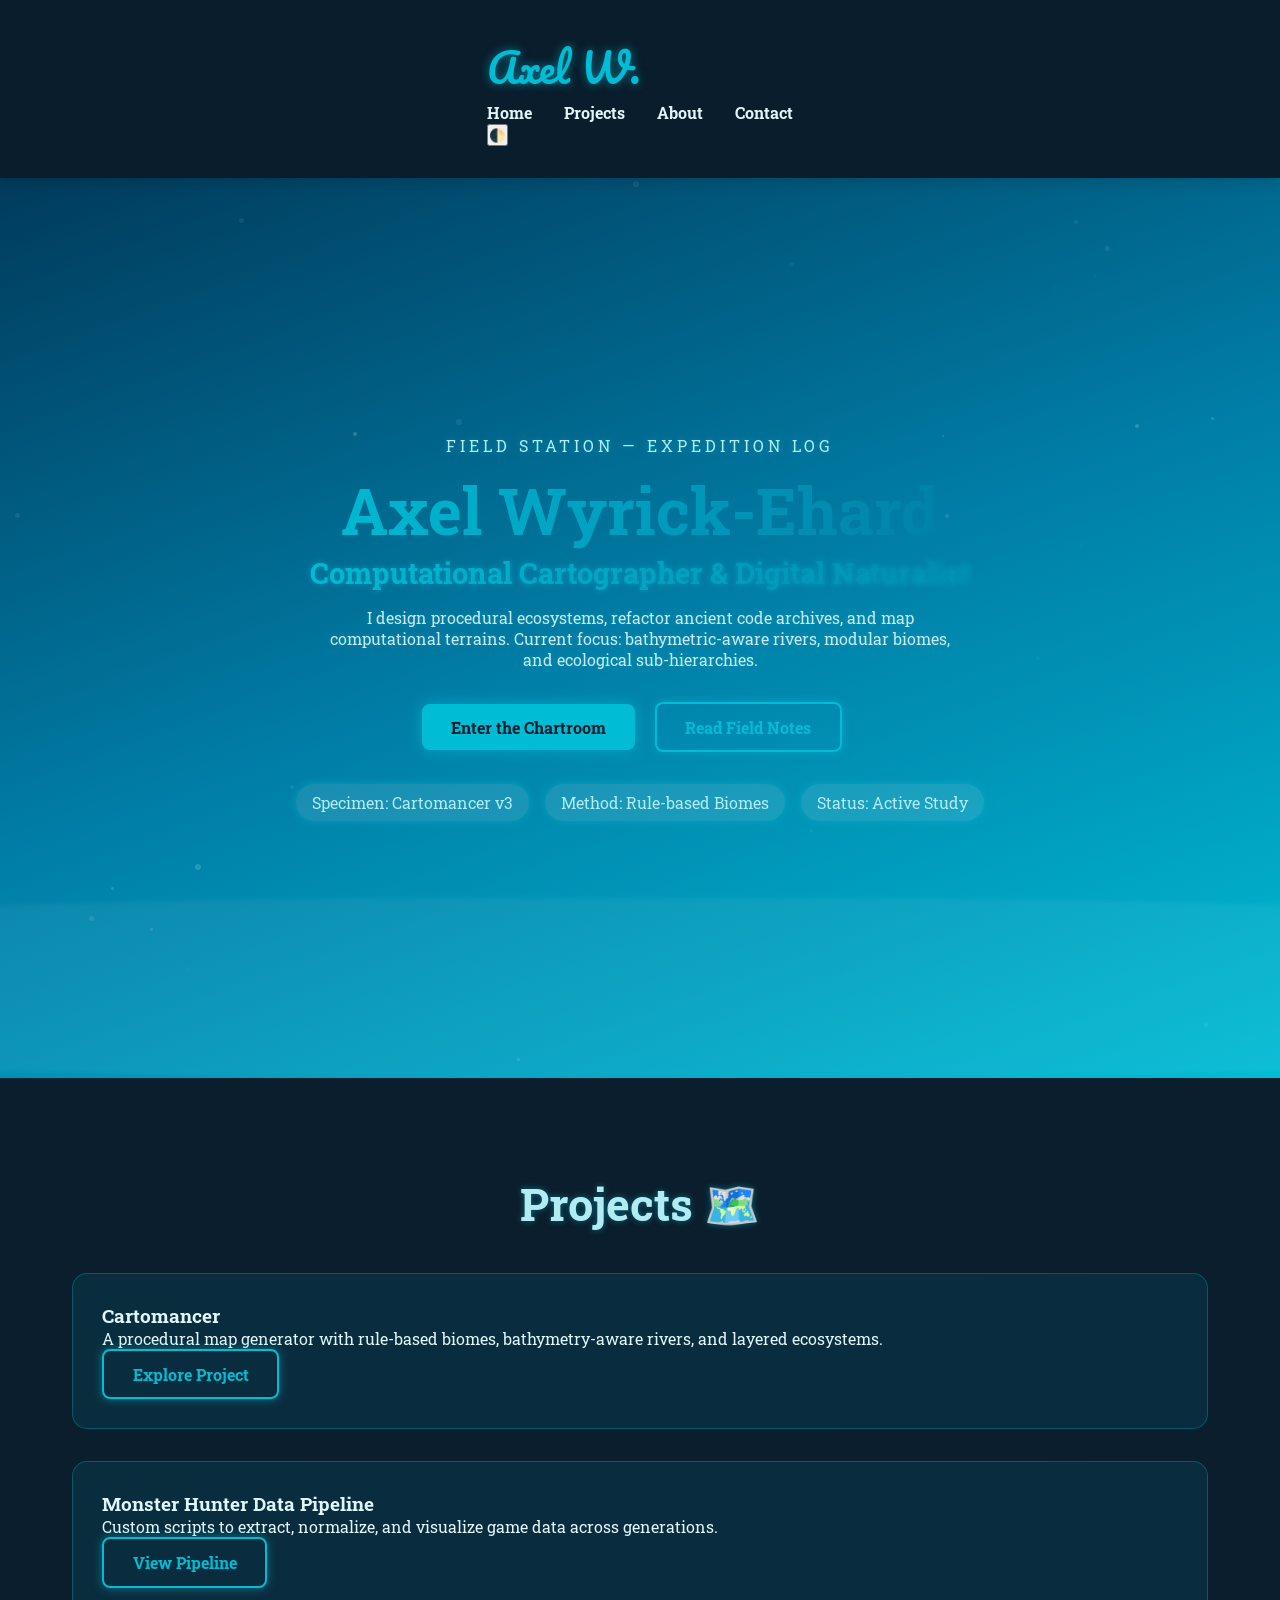
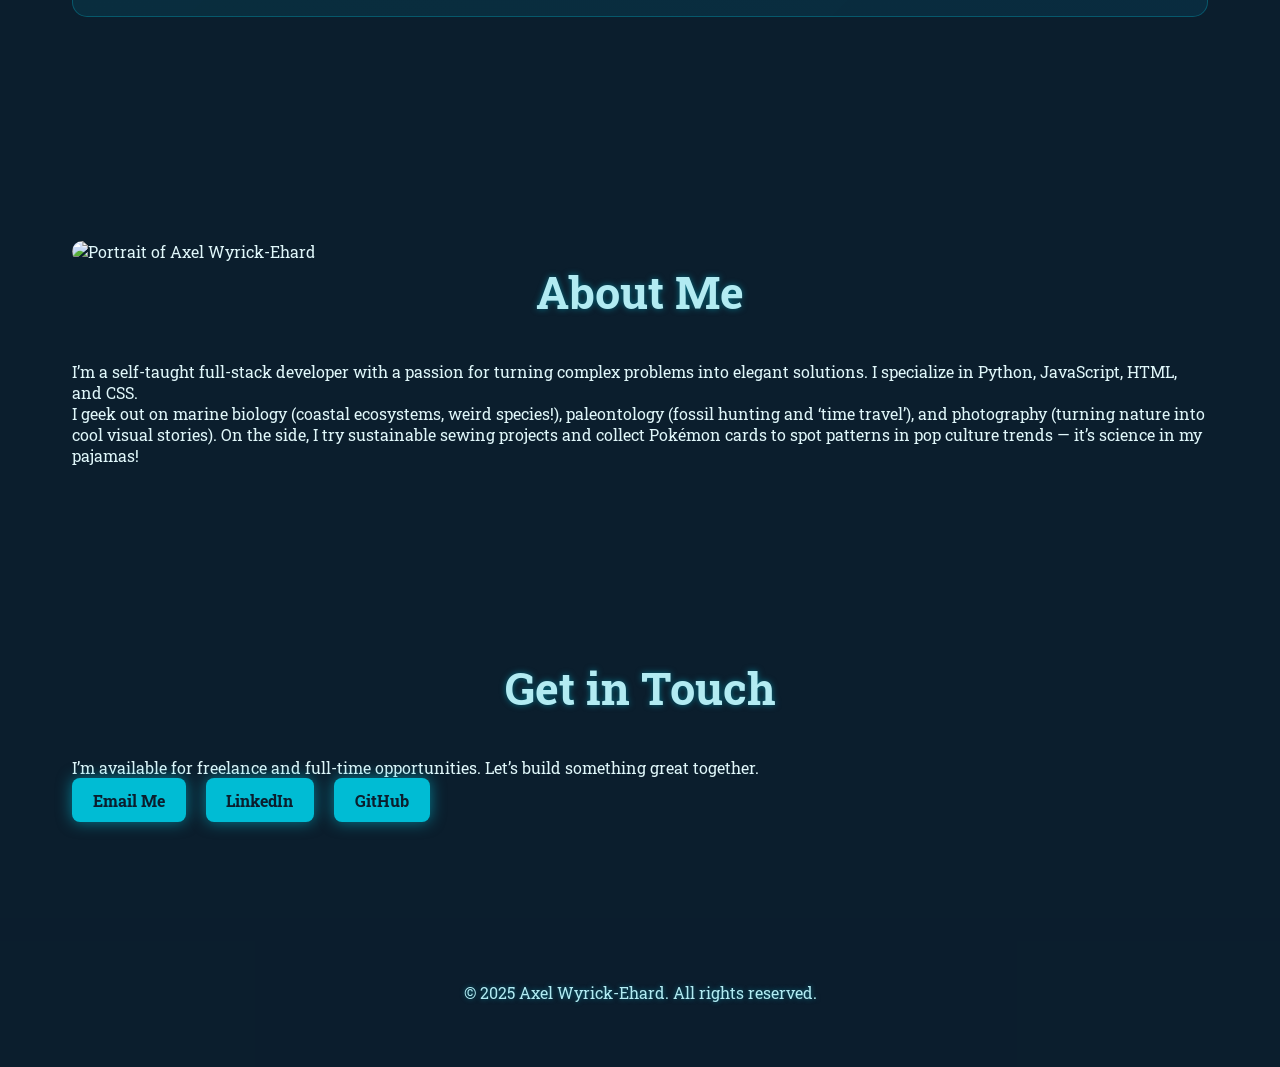
==== commit 7361e20f: "// overhaul" ====
--- a/index.html
+++ b/index.html
@@ -4,33 +4,45 @@
   <meta charset="UTF-8" />
   <meta name="viewport" content="width=device-width, initial-scale=1.0" />
   <meta name="description" content="Portfolio of Axel Wyrick-Ehard, full-stack developer specializing in elegant, efficient web applications." />
-  <title>Axel Wyrick-Ehard | Full-Stack Developer</title>
+  <title>Axel Wyrick-Ehard | Nautical Portfolio</title>
+
   <link rel="icon" href="/favicon.ico" />
+
+  <!-- Google Fonts -->
+  <link rel="preconnect" href="https://fonts.googleapis.com">
+  <link rel="preconnect" href="https://fonts.gstatic.com" crossorigin>
+  <link href="https://fonts.googleapis.com/css2?family=Pacifico&family=Roboto+Slab:wght@400;700&display=swap" rel="stylesheet">
+
   <link rel="stylesheet" href="/assets/css/style.css" />
 </head>
 <body>
+
   <header class="header sticky">
     <div class="container flex-between">
       <div class="logo">Axel W.</div>
       <nav>
         <ul class="nav-list">
+          <li><a href="#hero">Home</a></li>
           <li><a href="#projects">Projects</a></li>
           <li><a href="#about">About</a></li>
           <li><a href="#contact">Contact</a></li>
         </ul>
       </nav>
-      <button id="theme-toggle">🌓</button>
+      <button id="theme-toggle" aria-label="Toggle dark mode">🌓</button>
     </div>
   </header>
 
   <section id="hero" class="hero">
     <div class="hero-bg nautical-gradient"></div>
-    <div class="wave-animation"></div>
+    <div class="wave-layer wave1"></div>
+    <div class="wave-layer wave2"></div>
+    <div class="wave-layer wave3"></div>
+
     <div class="container hero-content">
       <p class="eyebrow">Field Station — Expedition Log</p>
-      <h1>Axel Wyrick-Ehard <span>Computational Cartographer & Digital Naturalist</span></h1>
+      <h1>Axel Wyrick-Ehard<span>Computational Cartographer & Digital Naturalist</span></h1>
       <p class="lead">I design procedural ecosystems, refactor ancient code archives, and map computational terrains. Current focus: bathymetric-aware rivers, modular biomes, and ecological sub-hierarchies.</p>
-      <div class="btn-group">
+      <div>
         <a href="#projects" class="btn primary">Enter the Chartroom</a>
         <a href="#field-notes" class="btn ghost">Read Field Notes</a>
       </div>
@@ -40,77 +52,51 @@
         <span class="specimen-tag">Status: Active Study</span>
       </div>
     </div>
-    <div id="particle-container">
-      <!-- Ensure sonar element is correctly placed -->
-      <div id="sonar" class="absolute w-48 h-48 rounded-full pointer-events-none">
-      <svg viewBox="0 0 200 200" class="w-full h-full">
-      <circle cx="100" cy="100" r="10" fill="none" stroke="#00bcd4" stroke-width="2" opacity="0.9"/>
-      <circle cx="100" cy="100" r="10" fill="none" stroke="#00bcd4" stroke-width="1" opacity="0.6"/>
-      </svg>
+
+    <div id="particle-container"></div>
+  </section>
+
+  <section id="projects" class="section projects">
+    <div class="container">
+      <h2>Projects 🗺️</h2>
+      <div class="nautical-card">
+        <h3>Cartomancer</h3>
+        <p>A procedural map generator with rule-based biomes, bathymetry-aware rivers, and layered ecosystems.</p>
+        <a href="#" class="btn ghost">Explore Project</a>
+      </div>
+      <div class="nautical-card">
+        <h3>Monster Hunter Data Pipeline</h3>
+        <p>Custom scripts to extract, normalize, and visualize game data across generations.</p>
+        <a href="#" class="btn ghost">View Pipeline</a>
       </div>
     </div>
   </section>
 
-  <section id="now" class="section">
-    <div class="container">
-      <h2>What I'm Working On Now 🧭</h2>
-      <ul class="now-list">
-        <li>🌐 Overhauling my portfolio to reflect my love of marine biology and paleontology</li>
-        <li>🧪 Expanding Cartomancer’s biome system with modular definitions and rule-based assignment</li>
-        <li>🦖 Designing a sub-biome hierarchy for better terrain realism.</li>
-        <li>📸 Exploring ways to visualize terrain overlays and elevation data more intuitively</li>
-      </ul>
-      <p class="now-note">Updated October 2025. Inspired by <a href="https://nownownow.com" target="_blank">nownownow.com</a>.</p>
-    </div>
-  </section>
-
-  <section id="field-notes" class="section">
-    <div class="container">
-      <h2>Field Notes 🧪</h2>
-      <div class="nautical-note">Refactoring Azgaar’s original codebase was like dredging a sunken archive. Modularized biomes, added Alpine, Volcanic, Mangrove types, and improved elevation-aware rivers.</div>
-      <div class="nautical-note">Reverse-engineered Monster Hunter data to extract monster stats, weapon trees, and quest metadata. Organized via MediaWiki templates for scalability.</div>
-    </div>
-  </section>
-
-  <section id="skills" class="section">
-    <div class="container">
-      <h2>Skills & Tools 🧰</h2>
-      <div class="skills-grid">
-        <div class="skill-group">
-          <h3>Languages</h3>
-          <ul><li>Python</li><li>JavaScript</li><li>TypeScript</li><li>C#</li></ul>
-        </div>
-        <div class="skill-group">
-          <h3>Frameworks</h3>
-          <ul><li>Vue.js</li><li>Next.js</li><li>Tailwind CSS</li><li>MediaWiki</li></ul>
-        </div>
-        <div class="skill-group">
-          <h3>Tools & Systems</h3>
-          <ul><li>Git & GitHub</li><li>Blender</li><li>Figma</li><li>Custom Data Pipelines</li></ul>
-        </div>
+  <section id="about" class="section about">
+    <div class="container flex">
+      <div class="image">
+        <img src="/img/about_me.jpg" alt="Portrait of Axel Wyrick-Ehard" />
+      </div>
+      <div class="text">
+        <h2>About Me</h2>
+        <p>I’m a self-taught full-stack developer with a passion for turning complex problems into elegant solutions. I specialize in Python, JavaScript, HTML, and CSS.</p>
+        <p>I geek out on marine biology (coastal ecosystems, weird species!),
+          paleontology (fossil hunting and ‘time travel’),
+          and photography (turning nature into cool visual stories).
+          On the side, I try sustainable sewing projects and collect Pokémon cards
+          to spot patterns in pop culture trends — it’s science in my pajamas!</p>
       </div>
     </div>
   </section>
 
-  <section id="about" class="section">
-    <div class="container flex">
-      <img src="/img/about_me.jpg" alt="Portrait of Axel Wyrick-Ehard" />
-      <div class="text">
-        <h2>About Me</h2>
-        <p>Self-taught full-stack developer passionate about turning complex problems into elegant solutions. Specializes in Python, JavaScript, and Vue.js.</p>
-        <p>Outside coding: photography, hiking, and family time.</p>
-      </div>
-    </div>
-  </section>
-
-  <section id="contact" class="section">
+  <section id="contact" class="section contact">
     <div class="container">
       <h2>Get in Touch</h2>
-      <p>Available for freelance and full-time opportunities. Let’s build something great together.</p>
+      <p>I’m available for freelance and full-time opportunities. Let’s build something great together.</p>
       <div class="contact-links">
         <a href="mailto:jixleyy@gmail.com" class="btn">Email Me</a>
-        <a href="https://linkedin.com/in/yourprofile" class="btn" target="_blank">LinkedIn</a>
-        <a href="https://github.com/jixleyy" class="btn" target="_blank">GitHub</a>
+        <a href="https://linkedin.com/in/yourprofile" class="btn" target="_blank" rel="noopener noreferrer">LinkedIn</a>
+        <a href="https://github.com/jixleyy" class="btn" target="_blank" rel="noopener noreferrer">GitHub</a>
       </div>
     </div>
   </section>
@@ -121,6 +107,24 @@
     </div>
   </footer>
 
-  <script src="/assets/js/main.js"></script>
+  <script>
+    // Particle Animation
+    const particleContainer = document.getElementById('particle-container');
+    const numParticles = 30;
+
+    for(let i = 0; i < numParticles; i++) {
+      const particle = document.createElement('div');
+      particle.className = 'particle';
+      particle.style.width = `${Math.random() * 4 + 2}px`;
+      particle.style.height = particle.style.width;
+      particle.style.top = `${Math.random() * 100}%`;
+      particle.style.left = `${Math.random() * 100}%`;
+      particle.style.animationDuration = `${10 + Math.random() * 20}s`;
+      particle.style.opacity = Math.random();
+      particleContainer.appendChild(particle);
+    }
+  </script>
+
+  <script src="/assets/js/main.js" defer></script>
 </body>
 </html>
--- a/assets/css/style.css
+++ b/assets/css/style.css
@@ -1,59 +1,65 @@
-/* General Reset */
+/* Nautical Portfolio Enhanced CSS */
+
+/* Reset and Typography */
 * {
   margin: 0;
   padding: 0;
   box-sizing: border-box;
-  font-family: 'Helvetica Neue', Arial, sans-serif;
-}
-
-body[data-theme='dark'] {
+  font-family: 'Roboto Slab', serif;
+}
+body {
   background-color: #0b1e2d;
   color: #e0f7fa;
-}
-
+  overflow-x: hidden;
+  perspective: 1000px;
+}
+
+/* Container */
 .container {
   max-width: 1200px;
   margin: 0 auto;
   padding: 1rem 2rem;
 }
 
+/* Header */
 .header {
   display: flex;
   justify-content: space-between;
   align-items: center;
   padding: 1rem 0;
-  background: rgba(11, 30, 45, 0.8);
+  background: rgba(11,30,45,0.85);
   position: sticky;
   top: 0;
   z-index: 100;
   backdrop-filter: blur(10px);
-}
-
+  box-shadow: 0 2px 15px rgba(0,0,0,0.2);
+}
 .logo {
-  font-weight: bold;
-  font-size: 1.5rem;
+  font-family: 'Pacifico', cursive;
+  font-size: 2.5rem;
   color: #00bcd4;
-}
-
+  text-shadow: 0 0 10px rgba(0,188,212,0.6);
+}
 .nav-list {
   display: flex;
-  gap: 1.5rem;
+  gap: 2rem;
   list-style: none;
 }
-
 .nav-list a {
   color: #e0f7fa;
   text-decoration: none;
-  transition: color 0.3s;
-}
-
+  font-weight: 700;
+  transition: color 0.3s, text-shadow 0.3s;
+}
 .nav-list a:hover {
   color: #00bcd4;
-}
-
+  text-shadow: 0 0 8px rgba(0,188,212,0.7);
+}
+
+/* Hero Section */
 .hero {
   position: relative;
-  min-height: 90vh;
+  min-height: 100vh;
   display: flex;
   align-items: center;
   justify-content: center;
@@ -61,7 +67,6 @@
   text-align: center;
   overflow: hidden;
 }
-
 .hero-bg.nautical-gradient {
   position: absolute;
   top: 0;
@@ -69,82 +74,106 @@
   width: 100%;
   height: 100%;
   background: linear-gradient(160deg, #003b5c, #007ea7, #00bcd4);
-  z-index: -2;
-}
-
-.wave-animation {
+  z-index: -3;
+  animation: subtleGradient 30s ease-in-out infinite alternate;
+}
+@keyframes subtleGradient {
+  0% { background-position: 0% 50%; }
+  100% { background-position: 100% 50%; }
+}
+
+/* Waves */
+.wave-layer {
   position: absolute;
   bottom: 0;
   width: 200%;
   height: 20%;
-  background: rgba(255, 255, 255, 0.05);
+  background: rgba(255,255,255,0.05);
   border-radius: 43%;
-  animation: wave 8s infinite linear;
-  z-index: -1;
-}
-
-@keyframes wave {
+  animation: wave-move 12s linear infinite;
+  z-index: -2;
+  filter: blur(2px);
+}
+.wave-layer.wave2 { animation-duration: 10s; opacity: 0.03; }
+.wave-layer.wave3 { animation-duration: 14s; opacity: 0.02; }
+@keyframes wave-move {
   0% { transform: translateX(0); }
   100% { transform: translateX(-50%); }
 }
 
+/* Hero Content */
 .hero-content .eyebrow {
   text-transform: uppercase;
-  letter-spacing: 0.2em;
+  letter-spacing: 0.25em;
   margin-bottom: 1rem;
   color: #b2ebf2;
-}
-
+  text-shadow: 0 0 6px rgba(0,188,212,0.5);
+}
 .hero-content h1 {
-  font-size: 3rem;
+  font-weight: 700;
+  font-size: 4rem;
+  line-height: 1.2;
+  background: linear-gradient(90deg, #00bcd4, #007ea7);
+  -webkit-background-clip: text;
+  background-clip: text;
+  -webkit-text-fill-color: transparent;
   margin-bottom: 1rem;
-  color: #e0f7fa;
-}
-
+  animation: heroGlow 3s infinite alternate;
+}
+@keyframes heroGlow {
+  0% { text-shadow: 0 0 10px rgba(0,188,212,0.5); }
+  100% { text-shadow: 0 0 25px rgba(0,188,212,0.9); }
+}
 .hero-content h1 span {
-  font-size: 1.5rem;
-  color: #b2ebf2;
   display: block;
+  font-size: 1.8rem;
+  color: #b2ebf2;
   margin-top: 0.5rem;
-}
-
+  text-shadow: 0 0 6px rgba(0,188,212,0.5);
+}
 .hero-content .lead {
-  max-width: 600px;
+  max-width: 650px;
   margin: 1rem auto 2rem;
   color: #cce7ed;
-}
-
+  text-shadow: 0 0 4px rgba(0,188,212,0.4);
+}
+
+/* Buttons */
 .btn {
-  padding: 0.7rem 1.5rem;
-  border-radius: 5px;
+  padding: 0.8rem 1.8rem;
+  border-radius: 8px;
   text-decoration: none;
-  font-weight: bold;
+  font-weight: 700;
   transition: all 0.3s;
+  margin-right: 1rem;
   display: inline-block;
-  margin-right: 1rem;
-}
-
+}
 .btn.primary {
   background: #00bcd4;
   color: #0b1e2d;
-}
-
+  box-shadow: 0 0 15px rgba(0,188,212,0.6);
+  transform: translateZ(0);
+}
 .btn.primary:hover {
   background: #007ea7;
   color: #e0f7fa;
-}
-
+  box-shadow: 0 0 25px rgba(0,188,212,0.9);
+  transform: scale(1.05);
+}
 .btn.ghost {
   background: transparent;
   border: 2px solid #00bcd4;
   color: #00bcd4;
-}
-
+  box-shadow: 0 0 10px rgba(0,188,212,0.5);
+}
 .btn.ghost:hover {
   background: #00bcd4;
   color: #0b1e2d;
-}
-
+  box-shadow: 0 0 20px rgba(0,188,212,0.8);
+  transform: scale(1.05);
+}
+
+/* Tags */
 .specimen-tags {
   display: flex;
   gap: 1rem;
@@ -152,172 +181,96 @@
   margin-top: 2rem;
   flex-wrap: wrap;
 }
-
 .specimen-tag {
   background: rgba(255,255,255,0.1);
-  padding: 0.4rem 0.8rem;
-  border-radius: 20px;
-  font-size: 0.9rem;
-  color: #b2ebf2;
-}
-
+  padding: 0.5rem 1rem;
+  border-radius: 25px;
+  font-size: 1rem;
+  color: #b2ebf2;
+  box-shadow: 0 0 8px rgba(0,188,212,0.5);
+  transition: box-shadow 0.3s, transform 0.3s;
+}
+.specimen-tag:hover {
+  box-shadow: 0 0 20px rgba(0,188,212,0.9);
+  transform: scale(1.05);
+}
+
+/* Sections */
 .section {
-  padding: 4rem 0;
-}
-
-.section-dark {
-  background: rgba(0, 0, 0, 0.2);
-}
-
-.project-card, .nautical-card {
-  background: rgba(0, 188, 212, 0.1);
-  padding: 1.5rem;
-  border-radius: 10px;
+  padding: 5rem 2rem;
+  position: relative;
+}
+.section h2 {
+  font-weight: 700;
+  font-size: 2.8rem;
+  margin-bottom: 2.5rem;
+  color: #b2ebf2;
+  text-align: center;
+  text-shadow: 0 0 6px rgba(0,188,212,0.5);
+}
+.nautical-card {
+  background: linear-gradient(135deg, rgba(0,188,212,0.1), rgba(0,123,167,0.15));
+  border: 1px solid rgba(0,188,212,0.3);
+  padding: 1.8rem;
+  border-radius: 15px;
   margin-bottom: 2rem;
-  transition: transform 0.3s;
-}
-
-.project-card:hover, .nautical-card:hover {
-  transform: translateY(-5px);
-  background: rgba(0, 188, 212, 0.2);
-}
-
+  transition: transform 0.4s, box-shadow 0.4s;
+}
+.nautical-card:hover {
+  transform: translateY(-8px) rotateX(2deg);
+  background: linear-gradient(135deg, rgba(0,188,212,0.2), rgba(0,123,167,0.25));
+  box-shadow: 0 10px 25px rgba(0,188,212,0.4);
+}
 .nautical-note {
-  background: rgba(0, 188, 212, 0.05);
-  padding: 1rem 1.5rem;
+  background: rgba(0,188,212,0.05);
+  padding: 1.2rem 1.8rem;
   border-left: 4px solid #00bcd4;
   margin-bottom: 1.5rem;
-  border-radius: 5px;
-}
-
+  border-radius: 8px;
+  box-shadow: 0 2px 12px rgba(0,188,212,0.15);
+}
+
+/* Images */
+.section .image img {
+  max-width: 100%;
+  border-radius: 15px;
+  transition: transform 0.3s, box-shadow 0.3s;
+}
+.section .image img:hover {
+  transform: scale(1.02);
+  box-shadow: 0 0 15px rgba(0,188,212,0.3);
+}
+
+/* Contact Links */
 .contact-links a {
   display: inline-block;
   margin-right: 1rem;
-  padding: 0.6rem 1rem;
+  padding: 0.7rem 1.3rem;
   background: #00bcd4;
   color: #0b1e2d;
-  border-radius: 5px;
+  border-radius: 8px;
   text-decoration: none;
   font-weight: bold;
-}
-
+  box-shadow: 0 0 15px rgba(0,188,212,0.6);
+  transition: all 0.3s;
+}
 .contact-links a:hover {
   background: #007ea7;
   color: #e0f7fa;
-}
-
-/* Floating ship animation */
-.hero::after {
-  content: '';
-  position: absolute;
-  bottom: 10%;
-  left: -10%;
-  width: 100px;
-  height: 50px;
-  background: url('ship.svg') no-repeat center/contain;
-  animation: sail 20s linear infinite;
-  z-index: 0;
-}
-
-@keyframes sail {
-  0% { transform: translateX(0) translateY(0); }
-  50% { transform: translateX(110vw) translateY(-10px); }
-  100% { transform: translateX(220vw) translateY(0); }
-}
-
-/* Nautical-style typography and gradients */
-/* Fix vendor prefix warning */
-.hero-content h1 {
-  background: linear-gradient(90deg, #00bcd4, #007ea7);
-  -webkit-background-clip: text;
-  background-clip: text; /* standard property for compatibility */
-  -webkit-text-fill-color: transparent;
-}
-
-.section h2 {
-  color: #00bcd4;
-  border-bottom: 2px solid #007ea7;
-  display: inline-block;
-  margin-bottom: 2rem;
-}
-
-/* Slight sea-wave background effect for sections */
-.section::before {
-  content: '';
-  position: absolute;
-  top: 0;
-  left: 0;
-  width: 100%;
-  height: 100%;
-  background: url('wave-texture.svg') repeat;
-  opacity: 0.02;
-  z-index: -1;
-}
-
-/* Project cards gradient highlight */
-.nautical-card {
-  background: linear-gradient(135deg, rgba(0,188,212,0.1), rgba(0,123,167,0.15));
-  border: 1px solid rgba(0,188,212,0.3);
-}
-
-.nautical-card:hover {
-  background: linear-gradient(135deg, rgba(0,188,212,0.2), rgba(0,123,167,0.25));
-  box-shadow: 0 5px 15px rgba(0,188,212,0.3);
-}
-
-/* Notes subtle shadow */
-.nautical-note {
-  box-shadow: 0 2px 10px rgba(0,188,212,0.1);
-}
-
-/* Nautical Updates: Waves, Glow, Parallax */
-
-/* Hero waves animation */
-.wave-layer {
-  position: absolute;
-  bottom: 0;
-  width: 200%;
-  height: 20%;
-  background: rgba(255, 255, 255, 0.05);
-  border-radius: 43%;
-  animation: wave-move 12s linear infinite;
-  z-index: -1;
-}
-.wave-layer:nth-child(2) { animation-duration: 10s; opacity: 0.03; }
-.wave-layer:nth-child(3) { animation-duration: 14s; opacity: 0.02; }
-
-@keyframes wave-move {
-  0% { transform: translateX(0); }
-  100% { transform: translateX(-50%); }
-}
-
-/* Button glow effect */
-.btn.primary, .btn.ghost {
-  box-shadow: 0 0 10px rgba(0, 188, 212, 0.5);
-  transition: all 0.3s;
-}
-.btn.primary:hover, .btn.ghost:hover {
-  box-shadow: 0 0 20px rgba(0, 188, 212, 0.8);
-}
-
-/* Tag glow effect */
-.specimen-tag {
-  box-shadow: 0 0 5px rgba(0, 188, 212, 0.4);
-  transition: box-shadow 0.3s;
-}
-.specimen-tag:hover {
-  box-shadow: 0 0 15px rgba(0, 188, 212, 0.8);
-}
-
-/* Parallax background for hero */
-.hero-bg { transform: translateZ(0); will-change: transform; }
-
-/* Smooth scroll */
-html {
-  scroll-behavior: smooth;
-}
-
-/* Particles for hero section */
+  box-shadow: 0 0 25px rgba(0,188,212,0.9);
+  transform: scale(1.05);
+}
+
+/* Footer */
+.footer {
+  text-align: center;
+  padding: 3rem 2rem;
+  background: rgba(11,30,45,0.85);
+  color: #b2ebf2;
+  text-shadow: 0 0 5px rgba(0,188,212,0.5);
+}
+
+/* Particle Animation */
 #particle-container {
   position: absolute;
   width: 100%;
@@ -328,16 +281,38 @@
   overflow: hidden;
   z-index: -1;
 }
-
 .particle {
   position: absolute;
   background: rgba(255,255,255,0.2);
   border-radius: 50%;
   will-change: transform;
-  animation: drift 20s infinite linear;
-}
-
+  animation: drift 25s infinite linear;
+}
 @keyframes drift {
   0% { transform: translate(0, 0); }
-  100% { transform: translate(100px, 100px); }
-}+  100% { transform: translate(120px, 120px) rotate(360deg); }
+}
+
+/* Floating Ship */
+.hero::after {
+  content: '';
+  position: absolute;
+  bottom: 10%;
+  left: -10%;
+  width: 120px;
+  height: 60px;
+  background: url('ship.svg') no-repeat center/contain;
+  animation: sail 25s linear infinite;
+  z-index: 0;
+}
+@keyframes sail {
+  0% { transform: translateX(0) translateY(0) rotate(0deg); }
+  50% { transform: translateX(110vw) translateY(-10px) rotate(3deg); }
+  100% { transform: translateX(220vw) translateY(0) rotate(0deg); }
+}
+
+/* Smooth Scroll */
+html { scroll-behavior: smooth; }
+
+/* Additional Parallax & Glow */
+.hero-bg, .wave-layer { will-change: transform; }
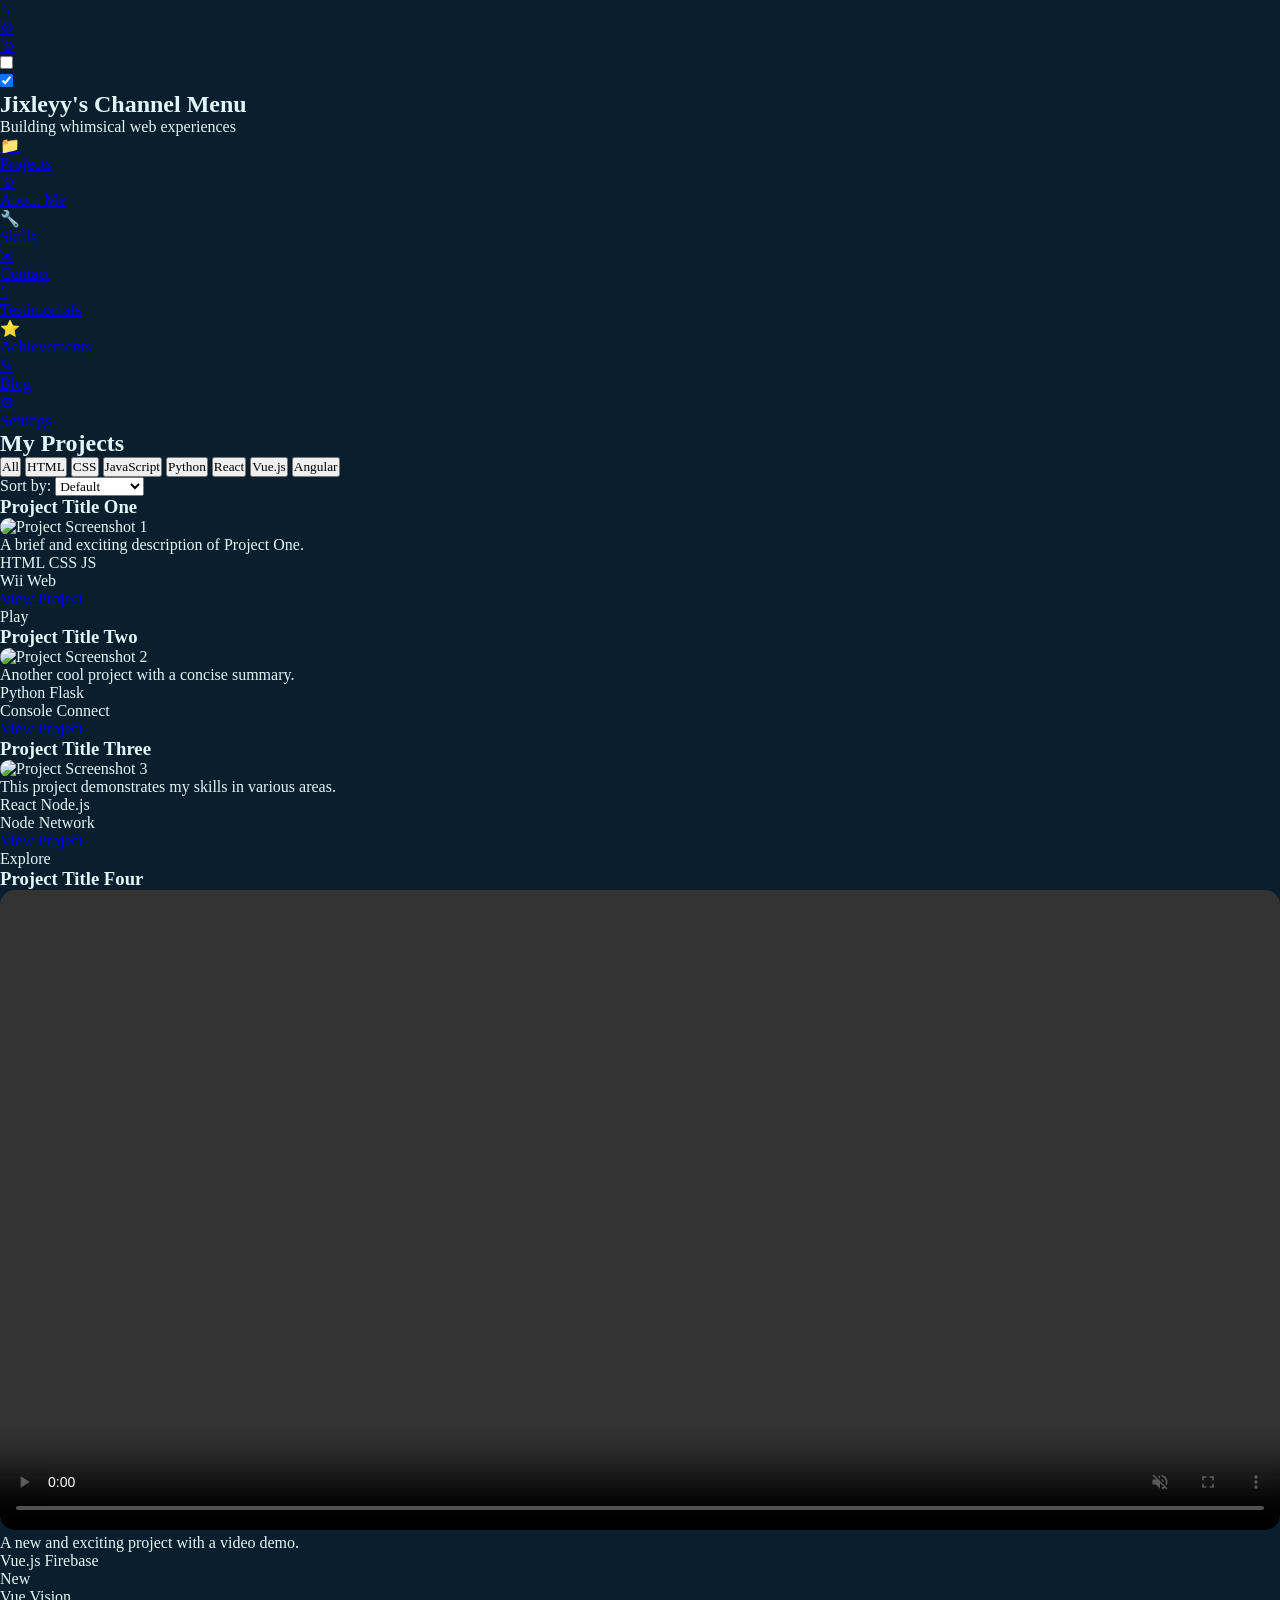
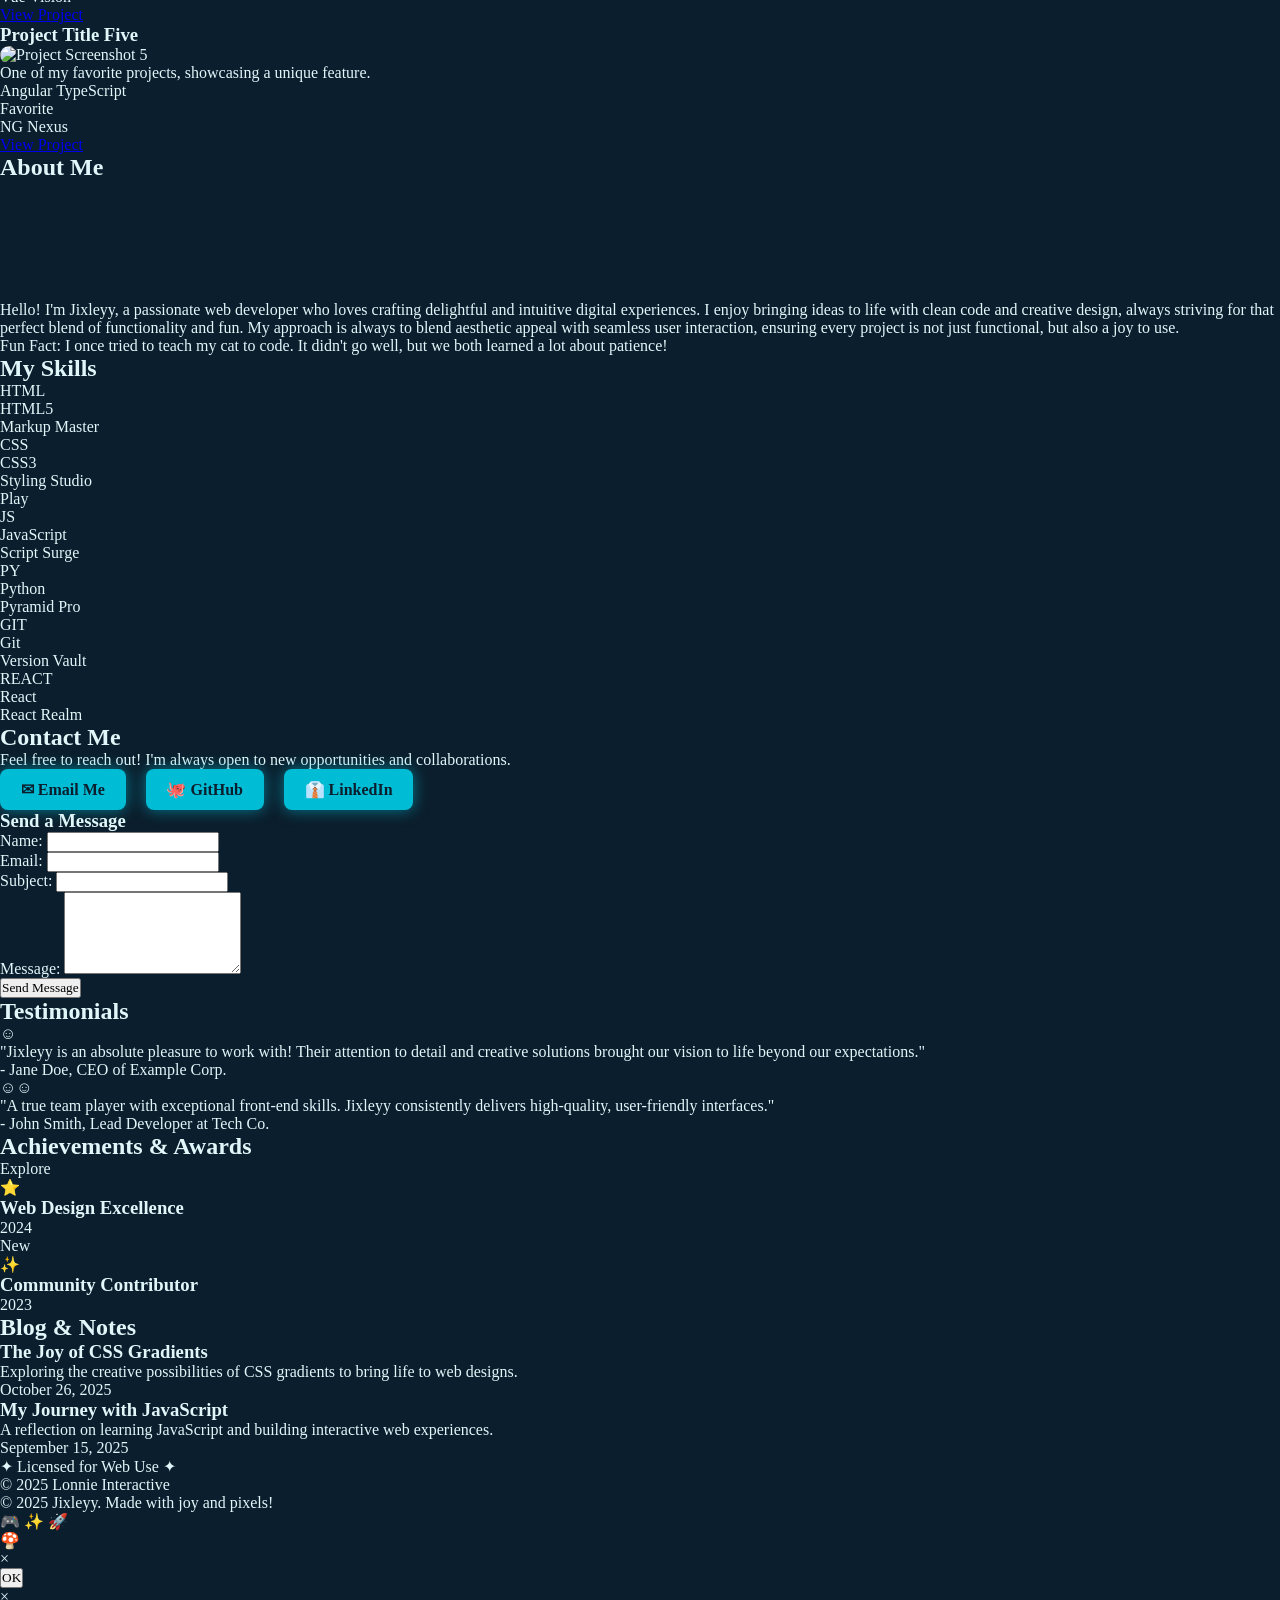
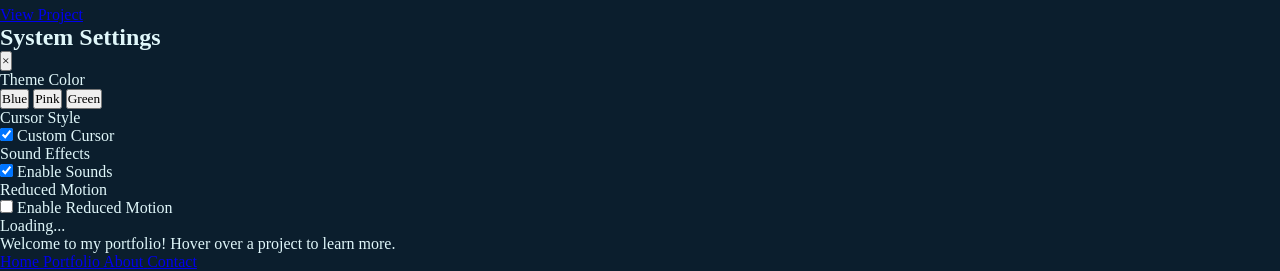
==== commit 74d27db4: "feat: Implement status bar logic and refine settings persistence" ====
--- a/index.html
+++ b/index.html
@@ -1,130 +1,591 @@
 <!DOCTYPE html>
-<html lang="en" data-theme="dark">
+<html lang="en">
 <head>
-  <meta charset="UTF-8" />
-  <meta name="viewport" content="width=device-width, initial-scale=1.0" />
-  <meta name="description" content="Portfolio of Axel Wyrick-Ehard, full-stack developer specializing in elegant, efficient web applications." />
-  <title>Axel Wyrick-Ehard | Nautical Portfolio</title>
-
-  <link rel="icon" href="/favicon.ico" />
-
-  <!-- Google Fonts -->
-  <link rel="preconnect" href="https://fonts.googleapis.com">
-  <link rel="preconnect" href="https://fonts.gstatic.com" crossorigin>
-  <link href="https://fonts.googleapis.com/css2?family=Pacifico&family=Roboto+Slab:wght@400;700&display=swap" rel="stylesheet">
-
-  <link rel="stylesheet" href="/assets/css/style.css" />
+    <meta charset="UTF-8">
+    <meta name="viewport" content="width=device-width, initial-scale=1.0">
+    <meta name="description" content="Jixleyy's personal portfolio showcasing web development projects, skills, and achievements. Building whimsical web experiences with a touch of joy.">
+    <meta name="keywords" content="Jixleyy, portfolio, web development, front-end, JavaScript, React, HTML, CSS, UI/UX, developer, projects, skills, achievements">
+    
+    <!-- Open Graph / Facebook -->
+    <meta property="og:type" content="website">
+    <meta property="og:url" content="https://jixleyy.github.io/">
+    <meta property="og:title" content="Jixleyy's Portfolio - Whimsical Web Experiences">
+    <meta property="og:description" content="Jixleyy's personal portfolio showcasing web development projects, skills, and achievements. Building whimsical web experiences with a touch of joy.">
+    <meta property="og:image" content="https://jixleyy.github.io/assets/images/og-image.jpg"> <!-- Placeholder image -->
+
+    <!-- Twitter -->
+    <meta property="twitter:card" content="summary_large_image">
+    <meta property="twitter:url" content="https://jixleyy.github.io/">
+    <meta property="twitter:title" content="Jixleyy's Portfolio - Whimsical Web Experiences">
+    <meta property="twitter:description" content="Jixleyy's personal portfolio showcasing web development projects, skills, and achievements. Building whimsical web experiences with a touch of joy.">
+    <meta property="twitter:image" content="https://jixleyy.github.io/assets/images/twitter-image.jpg"> <!-- Placeholder image -->
+
+    <title>Jixleyy's Portfolio</title>
+    <link rel="stylesheet" href="assets/css/style.css">
 </head>
 <body>
-
-  <header class="header sticky">
-    <div class="container flex-between">
-      <div class="logo">Axel W.</div>
-      <nav>
-        <ul class="nav-list">
-          <li><a href="#hero">Home</a></li>
-          <li><a href="#projects">Projects</a></li>
-          <li><a href="#about">About</a></li>
-          <li><a href="#contact">Contact</a></li>
-        </ul>
-      </nav>
-      <button id="theme-toggle" aria-label="Toggle dark mode">🌓</button>
+    <header>
+        <div class="wii-menu-bar">
+            <div class="wii-menu-item home-button" title="Home">
+                <a href="#home" class="wii-icon-btn" data-channel="home">
+                    <span class="pixel-icon">⌂</span>
+                </a>
+            </div>
+            <div class="wii-menu-item settings-button" title="Settings">
+                <a href="#settings" class="wii-icon-btn" data-channel="settings">
+                    <span class="pixel-icon">⚙</span>
+                </a>
+            </div>
+            <div class="wii-menu-item mii-button" title="Mii">
+                <a href="#about" class="wii-icon-btn" data-channel="about">
+                    <span class="pixel-icon">☺</span>
+                </a>
+            </div>
+        </div>
+        <div class="wii-menu-controls">
+            <div class="theme-switcher gravity-element">
+                <input type="checkbox" id="theme-toggle" class="theme-toggle" aria-label="Toggle light and dark theme">
+                <label for="theme-toggle" class="theme-toggle-label" title="Toggle Theme"></label>
+            </div>
+            <div class="sound-switcher gravity-element">
+                <input type="checkbox" id="sound-toggle" class="sound-toggle" aria-label="Toggle sound effects">
+                <label for="sound-toggle" class="sound-toggle-label" title="Toggle Sound Effects"></label>
+            </div>
+        </div>
+    </header>
+
+    <main>
+        <!-- Main Channel Grid - shown on initial load -->
+        <section id="home" class="screen visible">
+            <div class="channel-grid-header">
+                <h1 class="main-title">Jixleyy's Channel Menu</h1>
+                <p class="tagline">Building whimsical web experiences</p>
+            </div>
+            
+            <!-- Channel Grid -->
+            <div class="channel-grid">
+                <!-- Projects Channel -->
+                <a href="#projects" class="channel-tile" data-channel="projects">
+                    <div class="channel-icon-image blue">
+                        <span class="pixel-icon">📁</span>
+                    </div>
+                    <div class="channel-name">Projects</div>
+                </a>
+                
+                <!-- About Channel -->
+                <a href="#about-me" class="channel-tile" data-channel="about-me">
+                    <div class="channel-icon-image blue">
+                        <span class="pixel-icon">☺</span>
+                    </div>
+                    <div class="channel-name">About Me</div>
+                </a>
+                
+                <!-- Skills Channel -->
+                <a href="#skills" class="channel-tile" data-channel="skills">
+                    <div class="channel-icon-image blue">
+                        <span class="pixel-icon">🔧</span>
+                    </div>
+                    <div class="channel-name">Skills</div>
+                </a>
+                
+                <!-- Contact Channel -->
+                <a href="#contact" class="channel-tile" data-channel="contact">
+                    <div class="channel-icon-image blue">
+                        <span class="pixel-icon">✉</span>
+                    </div>
+                    <div class="channel-name">Contact</div>
+                </a>
+                
+                <!-- Testimonials Channel -->
+                <a href="#testimonials" class="channel-tile" data-channel="testimonials">
+                    <div class="channel-icon-image blue">
+                        <span class="pixel-icon">”</span>
+                    </div>
+                    <div class="channel-name">Testimonials</div>
+                </a>
+                
+                <!-- Achievements Channel -->
+                <a href="#achievements" class="channel-tile" data-channel="achievements">
+                    <div class="channel-icon-image blue">
+                        <span class="pixel-icon">⭐</span>
+                    </div>
+                    <div class="channel-name">Achievements</div>
+                </a>
+                
+                <!-- Blog Channel -->
+                <a href="#blog" class="channel-tile" data-channel="blog">
+                    <div class="channel-icon-image blue">
+                        <span class="pixel-icon">✎</span>
+                    </div>
+                    <div class="channel-name">Blog</div>
+                </a>
+                
+                <!-- Settings Channel -->
+                <a href="#settings" class="channel-tile" data-channel="settings">
+                    <div class="channel-icon-image blue">
+                        <span class="pixel-icon">⚙</span>
+                    </div>
+                    <div class="channel-name">Settings</div>
+                </a>
+            </div>
+        </section>
+        
+        <!-- Hidden Screens - loaded via JavaScript when channel is clicked -->
+        <section id="projects" class="screen">
+            <div class="screen-content">
+                <h2 class="breathe-animation">My Projects</h2>
+                <div class="project-controls">
+                    <div class="filter-buttons">
+                        <button class="filter-btn active" data-filter="all">All</button>
+                        <button class="filter-btn" data-filter="HTML">HTML</button>
+                        <button class="filter-btn" data-filter="CSS">CSS</button>
+                        <button class="filter-btn" data-filter="JS">JavaScript</button>
+                        <button class="filter-btn" data-filter="Python">Python</button>
+                        <button class="filter-btn" data-filter="React">React</button>
+                        <button class="filter-btn" data-filter="Vue.js">Vue.js</button>
+                        <button class="filter-btn" data-filter="Angular">Angular</button>
+                    </div>
+                    <div class="sort-dropdown">
+                        <label for="sort-by">Sort by:</label>
+                        <select id="sort-by">
+                            <option value="default">Default</option>
+                            <option value="name-asc">Name (A-Z)</option>
+                            <option value="name-desc">Name (Z-A)</option>
+                        </select>
+                    </div>
+                </div>
+                <div class="projects-grid">
+                    <!-- Project Tile 1 -->
+                    <div class="project-tile tile-hover-transform squishy-interaction gravity-element" data-name="Project One" data-tech="HTML,CSS,JS" data-description="This is a detailed description of Project One, highlighting its key features and technologies used. It was a fun project to build and taught me a lot about front-end development." data-image="https://via.placeholder.com/280x180?text=Project+Image+1" data-link="https://example.com/project1">
+                        <h3>Project Title One</h3>
+                        <div class="project-screenshot-placeholder">
+                            <img src="https://via.placeholder.com/280x180?text=Project+Image+1" alt="Project Screenshot 1" style="width:100%; height:100%; object-fit:cover; border-radius:15px;">
+                        </div>
+                        <p>A brief and exciting description of Project One.</p>
+                        <div class="project-meta">
+                            <span class="tech-icon">HTML</span>
+                            <span class="tech-icon">CSS</span>
+                            <span class="tech-icon">JS</span>
+                        </div>
+                        <div class="channel-name">Wii Web</div>
+                        <a href="#" class="project-link gravity-element">View Project</a>
+                    </div>
+
+                    <!-- Project Tile 2 -->
+                    <div class="project-tile tile-hover-transform squishy-interaction gravity-element" data-name="Project Two" data-tech="Python,Flask" data-description="Project Two involved building a backend application using Python and Flask. It demonstrates my ability to work with server-side logic and database interactions." data-image="https://via.placeholder.com/280x180?text=Project+Image+2" data-link="https://example.com/project2">
+                        <div class="sticker-badge play">Play</div>
+                        <h3>Project Title Two</h3>
+                        <div class="project-screenshot-placeholder">
+                            <img src="https://via.placeholder.com/280x180?text=Project+Image+2" alt="Project Screenshot 2" style="width:100%; height:100%; object-fit:cover; border-radius:15px;">
+                        </div>
+                        <p>Another cool project with a concise summary.</p>
+                        <div class="project-meta">
+                            <span class="tech-icon">Python</span>
+                            <span class="tech-icon">Flask</span>
+                        </div>
+                        <div class="channel-name">Console Connect</div>
+                        <a href="#" class="project-link gravity-element">View Project</a>
+                    </div>
+
+                    <!-- Project Tile 3 -->
+                    <div class="project-tile tile-hover-transform squishy-interaction gravity-element" data-name="Project Three" data-tech="React,Node.js" data-description="Project Three is a dynamic web application built with React and Node.js. It showcases my full-stack development capabilities, including API integration and component-based UI design." data-image="https://via.placeholder.com/280x180?text=Project+Image+3" data-link="https://example.com/project3">
+                        <h3>Project Title Three</h3>
+                        <div class="project-screenshot-placeholder">
+                            <img src="https://via.placeholder.com/280x180?text=Project+Image+3" alt="Project Screenshot 3" style="width:100%; height:100%; object-fit:cover; border-radius:15px;">
+                        </div>
+                        <p>This project demonstrates my skills in various areas.</p>
+                        <div class="project-meta">
+                            <span class="tech-icon">React</span>
+                            <span class="tech-icon">Node.js</span>
+                        </div>
+                        <div class="channel-name">Node Network</div>
+                        <a href="#" class="project-link gravity-element">View Project</a>
+                    </div>
+
+                    <!-- Project Tile 4 (New) -->
+                    <div class="project-tile tile-hover-transform squishy-interaction gravity-element" data-name="Project Four" data-tech="Vue.js,Firebase" data-description="Project Four is a modern web project utilizing Vue.js and Firebase for a real-time data experience. The video demo highlights its interactive features and responsive design." data-video="https://www.w3schools.com/html/mov_bbb.mp4" data-link="https://example.com/project4">
+                        <div class="sticker-badge explore">Explore</div>
+                        <h3>Project Title Four</h3>
+                        <div class="project-screenshot-placeholder">
+                            <video controls muted loop style="width:100%; height:100%; object-fit:cover; border-radius:15px;">
+                                <source src="https://www.w3schools.com/html/mov_bbb.mp4" type="video/mp4">
+                                Your browser does not support the video tag.
+                            </video>
+                        </div>
+                        <p>A new and exciting project with a video demo.</p>
+                        <div class="project-meta">
+                            <span class="tech-icon">Vue.js</span>
+                            <span class="tech-icon">Firebase</span>
+                        </div>
+                        <span class="project-badge new">New</span>
+                        <div class="channel-name">Vue Vision</div>
+                        <a href="#" class="project-link gravity-element">View Project</a>
+                    </div>
+
+                    <!-- Project Tile 5 (Favorite) -->
+                    <div class="project-tile tile-hover-transform squishy-interaction gravity-element" data-name="Project Five" data-tech="Angular,TypeScript" data-description="Project Five, one of my favorites, was developed with Angular and TypeScript. It features complex data visualizations and a robust user interface, demonstrating advanced front-end techniques." data-image="https://via.placeholder.com/280x180?text=Project+Image+5" data-link="https://example.com/project5">
+                        <h3>Project Title Five</h3>
+                        <div class="project-screenshot-placeholder">
+                            <img src="https://via.placeholder.com/280x180?text=Project+Image+5" alt="Project Screenshot 5" style="width:100%; height:100%; object-fit:cover; border-radius:15px;">
+                        </div>
+                        <p>One of my favorite projects, showcasing a unique feature.</p>
+                        <div class="project-meta">
+                            <span class="tech-icon">Angular</span>
+                            <span class="tech-icon">TypeScript</span>
+                        </div>
+                        <span class="project-badge favorite">Favorite</span>
+                        <div class="channel-name">NG Nexus</div>
+                        <a href="#" class="project-link gravity-element">View Project</a>
+                    </div>
+                </div>
+            </div>
+        </section>
+
+        <section id="about" class="screen">
+            <div class="screen-content">
+                <h2 class="breathe-animation">About Me</h2>
+                <div class="about-card breathe-animation squishy-element">
+                    <div class="about-avatar-placeholder eye-tracking" style="position: relative; width: 120px; height: 120px; margin: 0 auto;">
+                        <div class="mii-container">
+                            <div class="mii-hat"></div>
+                            <div class="mii-head">
+                                <div class="mii-face">
+                                    <div class="mii-eyes">
+                                        <div class="mii-eye"></div>
+                                        <div class="mii-eye"></div>
+                                    </div>
+                                    <div class="mii-mouth"></div>
+                                </div>
+                            </div>
+                            <div class="mii-body"></div>
+                        </div>
+                    </div>
+                    <p>Hello! I'm Jixleyy, a passionate web developer who loves crafting delightful and intuitive digital experiences. I enjoy bringing ideas to life with clean code and creative design, always striving for that perfect blend of functionality and fun. My approach is always to blend aesthetic appeal with seamless user interaction, ensuring every project is not just functional, but also a joy to use.</p>
+                    <p class="fun-fact">Fun Fact: I once tried to teach my cat to code. It didn't go well, but we both learned a lot about patience!</p>
+                </div>
+            </div>
+        </section>
+
+        <section id="skills" class="screen">
+            <div class="screen-content">
+                <h2 class="breathe-animation">My Skills</h2>
+                <div class="skills-grid">
+                    <!-- Skill Tile 1 -->
+                    <div class="skill-tile tile-hover-transform squishy-interaction gravity-element">
+                        <div class="skill-icon-placeholder">
+                            <span class="skill-icon">HTML</span>
+                        </div>
+                        <p>HTML5</p>
+                        <div class="channel-name">Markup Master</div>
+                        <div class="proficiency-bar" style="--proficiency-width: 90%;"></div>
+                    </div>
+
+                    <!-- Skill Tile 2 -->
+                    <div class="skill-tile tile-hover-transform squishy-interaction gravity-element">
+                        <div class="skill-icon-placeholder">
+                            <span class="skill-icon">CSS</span>
+                        </div>
+                        <p>CSS3</p>
+                        <div class="channel-name">Styling Studio</div>
+                        <div class="proficiency-bar" style="--proficiency-width: 85%;"></div>
+                    </div>
+
+                    <!-- Skill Tile 3 -->
+                    <div class="skill-tile tile-hover-transform squishy-interaction gravity-element">
+                        <div class="sticker-badge play">Play</div>
+                        <div class="skill-icon-placeholder">
+                            <span class="skill-icon">JS</span>
+                        </div>
+                        <p>JavaScript</p>
+                        <div class="channel-name">Script Surge</div>
+                        <div class="proficiency-bar" style="--proficiency-width: 80%;"></div>
+                    </div>
+
+                    <!-- Skill Tile 4 -->
+                    <div class="skill-tile tile-hover-transform squishy-interaction gravity-element">
+                        <div class="skill-icon-placeholder">
+                            <span class="skill-icon">PY</span>
+                        </div>
+                        <p>Python</p>
+                        <div class="channel-name">Pyramid Pro</div>
+                        <div class="proficiency-bar" style="--proficiency-width: 75%;"></div>
+                    </div>
+
+                    <!-- Skill Tile 5 -->
+                    <div class="skill-tile tile-hover-transform squishy-interaction gravity-element">
+                        <div class="skill-icon-placeholder">
+                            <span class="skill-icon">GIT</span>
+                        </div>
+                        <p>Git</p>
+                        <div class="channel-name">Version Vault</div>
+                        <div class="proficiency-bar" style="--proficiency-width: 70%;"></div>
+                    </div>
+
+                    <!-- Skill Tile 6 -->
+                    <div class="skill-tile tile-hover-transform squishy-interaction gravity-element">
+                        <div class="skill-icon-placeholder">
+                            <span class="skill-icon">REACT</span>
+                        </div>
+                        <p>React</p>
+                        <div class="channel-name">React Realm</div>
+                        <div class="proficiency-bar" style="--proficiency-width: 80%;"></div>
+                    </div>
+                </div>
+            </div>
+        </section>
+
+        <section id="contact" class="screen">
+            <div class="screen-content">
+                <h2 class="breathe-animation">Contact Me</h2>
+                <div class="contact-card breathe-animation squishy-element">
+                    <p>Feel free to reach out! I'm always open to new opportunities and collaborations.</p>
+                    <div class="contact-links">
+                        <a href="mailto:your.email@example.com" class="contact-button email squishy-interaction gravity-element" aria-label="Email"><span class="pixel-icon">✉</span> Email Me</a>
+                        <a href="https://github.com/jixleyy" target="_blank" class="contact-button github squishy-interaction gravity-element" aria-label="GitHub"><span class="pixel-icon">🐙</span> GitHub</a>
+                        <a href="https://linkedin.com/in/jixleyy" target="_blank" class="contact-button linkedin squishy-interaction gravity-element" aria-label="LinkedIn"><span class="pixel-icon">👔</span> LinkedIn</a>
+                    </div>
+
+                    <h3>Send a Message</h3>
+                    <form class="contact-form" action="#" method="POST">
+                        <div class="form-group wii-form-group">
+                            <label for="name">Name:</label>
+                            <input type="text" id="name" name="name" required class="wii-input">
+                        </div>
+                        <div class="form-group wii-form-group">
+                            <label for="email">Email:</label>
+                            <input type="email" id="email" name="email" required class="wii-input">
+                        </div>
+                        <div class="form-group wii-form-group">
+                            <label for="subject">Subject:</label>
+                            <input type="text" id="subject" name="subject" class="wii-input">
+                        </div>
+                        <div class="form-group wii-form-group">
+                            <label for="message">Message:</label>
+                            <textarea id="message" name="message" rows="5" required class="wii-input"></textarea>
+                        </div>
+                        <button type="submit" class="submit-button squishy-interaction gravity-element wii-button">Send Message</button>
+                    </form>
+                </div>
+            </div>
+        </section>
+
+        <section id="testimonials" class="screen">
+            <div class="screen-content">
+                <h2 class="breathe-animation">Testimonials</h2>
+                <div class="testimonials-grid">
+                    <div class="testimonial-card tile-hover-transform squishy-interaction gravity-element">
+                        <span class="pixel-icon">☺</span>
+                        <p class="quote">"Jixleyy is an absolute pleasure to work with! Their attention to detail and creative solutions brought our vision to life beyond our expectations."</p>
+                        <p class="author">- Jane Doe, CEO of Example Corp.</p>
+                    </div>
+                    <div class="testimonial-card tile-hover-transform squishy-interaction gravity-element">
+                        <span class="pixel-icon">☺☺</span>
+                        <p class="quote">"A true team player with exceptional front-end skills. Jixleyy consistently delivers high-quality, user-friendly interfaces."</p>
+                        <p class="author">- John Smith, Lead Developer at Tech Co.</p>
+                    </div>
+                </div>
+            </div>
+        </section>
+
+        <section id="achievements" class="screen">
+            <div class="screen-content">
+                <h2 class="breathe-animation">Achievements & Awards</h2>
+                <div class="achievements-grid">
+                    <div class="achievement-tile tile-hover-transform squishy-interaction gravity-element">
+                        <div class="sticker-badge explore">Explore</div>
+                        <div class="achievement-icon-placeholder">
+                            <span class="pixel-icon">⭐</span>
+                        </div>
+                        <h3>Web Design Excellence</h3>
+                        <p class="year">2024</p>
+                    </div>
+                    <div class="achievement-tile tile-hover-transform squishy-interaction gravity-element">
+                        <div class="sticker-badge new">New</div>
+                        <div class="achievement-icon-placeholder">
+                            <span class="pixel-icon">✨</span>
+                        </div>
+                        <h3>Community Contributor</h3>
+                        <p class="year">2023</p>
+                    </div>
+                </div>
+            </div>
+        </section>
+
+        <section id="blog" class="screen">
+            <div class="screen-content">
+                <h2 class="breathe-animation">Blog & Notes</h2>
+                <div class="blog-grid">
+                    <div class="blog-post-tile tile-hover-transform squishy-interaction gravity-element">
+                        <h3>The Joy of CSS Gradients</h3>
+                        <p class="excerpt">Exploring the creative possibilities of CSS gradients to bring life to web designs.</p>
+                        <p class="date">October 26, 2025</p>
+                    </div>
+                    <div class="blog-post-tile tile-hover-transform squishy-interaction gravity-element">
+                        <h3>My Journey with JavaScript</h3>
+                        <p class="excerpt">A reflection on learning JavaScript and building interactive web experiences.</p>
+                        <p class="date">September 15, 2025</p>
+                    </div>
+                </div>
+            </div>
+        </section>
+
+
+    </main>
+
+    </main>
+
+    <footer>
+        <div class="system-footer">
+            <p>✦ Licensed for Web Use ✦</p>
+            <p>© 2025 Lonnie Interactive</p>
+        </div>
+        <p>&copy; 2025 Jixleyy. Made with joy and pixels!</p>
+        <div class="footer-icons-placeholder">
+            <span class="pixel-icon">🎮</span>
+            <span class="pixel-icon">✨</span>
+            <span class="pixel-icon">🚀</span>
+        </div>
+        <div id="easter-egg-icon" class="hidden">
+            <span class="pixel-icon">🍄</span>
+        </div>
+    </footer>
+
+    <div class="floating-cursor-icon"></div>
+
+
+
+
+
+    <!-- Audio Manager Script -->
+    <script src="assets/js/audio-manager.js"></script>
+    
+    <!-- Settings Manager Script -->
+    <script src="assets/js/settings.js"></script>
+
+    <!-- Custom Cursor Script -->
+        <script src="assets/js/cursor.js"></script>
+            <script src="assets/js/script.js"></script>
+
+    <!-- Error Message Modal -->
+    <div id="error-modal" class="modal">
+        <div class="modal-content error-content">
+            <span class="close-button error-close-button">&times;</span>
+            <h3 id="error-modal-title"></h3>
+            <p id="error-modal-message"></p>
+            <button class="wii-button error-ok-button">OK</button>
+        </div>
     </div>
-  </header>
-
-  <section id="hero" class="hero">
-    <div class="hero-bg nautical-gradient"></div>
-    <div class="wave-layer wave1"></div>
-    <div class="wave-layer wave2"></div>
-    <div class="wave-layer wave3"></div>
-
-    <div class="container hero-content">
-      <p class="eyebrow">Field Station — Expedition Log</p>
-      <h1>Axel Wyrick-Ehard<span>Computational Cartographer & Digital Naturalist</span></h1>
-      <p class="lead">I design procedural ecosystems, refactor ancient code archives, and map computational terrains. Current focus: bathymetric-aware rivers, modular biomes, and ecological sub-hierarchies.</p>
-      <div>
-        <a href="#projects" class="btn primary">Enter the Chartroom</a>
-        <a href="#field-notes" class="btn ghost">Read Field Notes</a>
-      </div>
-      <div class="specimen-tags">
-        <span class="specimen-tag">Specimen: Cartomancer v3</span>
-        <span class="specimen-tag">Method: Rule-based Biomes</span>
-        <span class="specimen-tag">Status: Active Study</span>
+
+    <!-- Project Detail Modal -->
+    <div id="project-modal" class="modal">
+        <div class="modal-content">
+            <span class="close-button">&times;</span>
+            <h3 id="modal-project-title"></h3>
+            <div id="modal-project-media"></div>
+            <p id="modal-project-description"></p>
+            <div id="modal-project-tech"></div>
+            <a id="modal-project-link" href="#" target="_blank" class="project-link">View Project</a>
+        </div>
+    </div>
+    
+
+    <div id="settings-modal" class="modal-overlay">
+        <div class="settings-modal">
+            <div class="settings-header">
+                <h2>System Settings</h2>
+                <button id="close-settings" class="close-settings-btn">&times;</button>
+            </div>
+            <div class="settings-content">
+                <div class="settings-option">
+                    <label class="setting-label">Theme Color</label>
+                    <div class="theme-options">
+                        <button class="theme-btn active" data-theme="blue" aria-label="Blue theme">
+                            <span class="theme-color" style="background-color: #0078D7;"></span>
+                            <span>Blue</span>
+                        </button>
+                        <button class="theme-btn" data-theme="pink" aria-label="Pink theme">
+                            <span class="theme-color" style="background-color: #FF69B4;"></span>
+                            <span>Pink</span>
+                        </button>
+                        <button class="theme-btn" data-theme="green" aria-label="Green theme">
+                            <span class="theme-color" style="background-color: #4CAF50;"></span>
+                            <span>Green</span>
+                        </button>
+                    </div>
+                </div>
+                
+
+                
+                <div class="settings-option">
+                    <label class="setting-label">Cursor Style</label>
+                    <div class="toggle-container">
+                        <input type="checkbox" id="cursor-toggle" class="setting-toggle">
+                        <label for="cursor-toggle" class="toggle-label">Custom Cursor</label>
+                    </div>
+                </div>
+                
+                <div class="settings-option">
+                    <label class="setting-label">Sound Effects</label>
+                    <div class="toggle-container">
+                        <input type="checkbox" id="sound-toggle" class="setting-toggle" checked>
+                        <label for="settings-sound-toggle" class="toggle-label">Enable Sounds</label>
+                    </div>
+                </div>
+                
+                <div class="settings-option">
+                    <label class="setting-label">Reduced Motion</label>
+                    <div class="toggle-container">
+                        <input type="checkbox" id="motion-toggle" class="setting-toggle">
+                        <label for="motion-toggle" class="toggle-label">Enable Reduced Motion</label>
+                    </div>
+                </div>
+            </div>
+        </div>
+    </div>
+    
+    <!-- Loading Screen -->
+    <div id="loading-screen" class="loading-screen hidden">
+        <div class="loading-content">
+            <div class="loading-bar-container">
+                <div class="loading-bar">
+                    <div class="loading-progress"></div>
+                </div>
+            </div>
+            <p>Loading...</p>
+        </div>
+    </div>
+    
+    <!-- Status Bar -->
+    <div id="status-bar" class="status-bar">
+        <p>Welcome to my portfolio! Hover over a project to learn more.</p>
+    </div>
+
+    <!-- DS Lower Screen Bar -->
+    <div class="ds-bar">
+      <div class="ds-bar-container">
+        <div class="ds-bar-pill">
+          <a href="#home" class="ds-bar-item active breathe-animation squishy-interaction gravity-element" data-channel="home">
+            <i class="ds-icon home-icon"></i>
+            <span class="ds-label">Home</span>
+          </a>
+          <a href="#projects" class="ds-bar-item breathe-animation squishy-interaction gravity-element" data-channel="projects">
+            <i class="ds-icon portfolio-icon"></i>
+            <span class="ds-label">Portfolio</span>
+          </a>
+          <a href="#about" class="ds-bar-item breathe-animation squishy-interaction gravity-element" data-channel="about">
+            <i class="ds-icon contact-icon"></i>
+            <span class="ds-label">About</span>
+          </a>
+          <a href="#contact" class="ds-bar-item breathe-animation squishy-interaction gravity-element" data-channel="contact">
+            <i class="ds-icon settings-icon"></i>
+            <span class="ds-label">Contact</span>
+          </a>
+        </div>
       </div>
     </div>
-
-    <div id="particle-container"></div>
-  </section>
-
-  <section id="projects" class="section projects">
-    <div class="container">
-      <h2>Projects 🗺️</h2>
-      <div class="nautical-card">
-        <h3>Cartomancer</h3>
-        <p>A procedural map generator with rule-based biomes, bathymetry-aware rivers, and layered ecosystems.</p>
-        <a href="#" class="btn ghost">Explore Project</a>
-      </div>
-      <div class="nautical-card">
-        <h3>Monster Hunter Data Pipeline</h3>
-        <p>Custom scripts to extract, normalize, and visualize game data across generations.</p>
-        <a href="#" class="btn ghost">View Pipeline</a>
-      </div>
-    </div>
-  </section>
-
-  <section id="about" class="section about">
-    <div class="container flex">
-      <div class="image">
-        <img src="/img/about_me.jpg" alt="Portrait of Axel Wyrick-Ehard" />
-      </div>
-      <div class="text">
-        <h2>About Me</h2>
-        <p>I’m a self-taught full-stack developer with a passion for turning complex problems into elegant solutions. I specialize in Python, JavaScript, HTML, and CSS.</p>
-        <p>I geek out on marine biology (coastal ecosystems, weird species!),
-          paleontology (fossil hunting and ‘time travel’),
-          and photography (turning nature into cool visual stories).
-          On the side, I try sustainable sewing projects and collect Pokémon cards
-          to spot patterns in pop culture trends — it’s science in my pajamas!</p>
-      </div>
-    </div>
-  </section>
-
-  <section id="contact" class="section contact">
-    <div class="container">
-      <h2>Get in Touch</h2>
-      <p>I’m available for freelance and full-time opportunities. Let’s build something great together.</p>
-      <div class="contact-links">
-        <a href="mailto:jixleyy@gmail.com" class="btn">Email Me</a>
-        <a href="https://linkedin.com/in/yourprofile" class="btn" target="_blank" rel="noopener noreferrer">LinkedIn</a>
-        <a href="https://github.com/jixleyy" class="btn" target="_blank" rel="noopener noreferrer">GitHub</a>
-      </div>
-    </div>
-  </section>
-
-  <footer class="footer">
-    <div class="container">
-      <p>© 2025 Axel Wyrick-Ehard. All rights reserved.</p>
-    </div>
-  </footer>
-
-  <script>
-    // Particle Animation
-    const particleContainer = document.getElementById('particle-container');
-    const numParticles = 30;
-
-    for(let i = 0; i < numParticles; i++) {
-      const particle = document.createElement('div');
-      particle.className = 'particle';
-      particle.style.width = `${Math.random() * 4 + 2}px`;
-      particle.style.height = particle.style.width;
-      particle.style.top = `${Math.random() * 100}%`;
-      particle.style.left = `${Math.random() * 100}%`;
-      particle.style.animationDuration = `${10 + Math.random() * 20}s`;
-      particle.style.opacity = Math.random();
-      particleContainer.appendChild(particle);
-    }
-  </script>
-
-  <script src="/assets/js/main.js" defer></script>
+    
+    <!-- Custom Cursor Script -->
+
+    
 </body>
 </html>
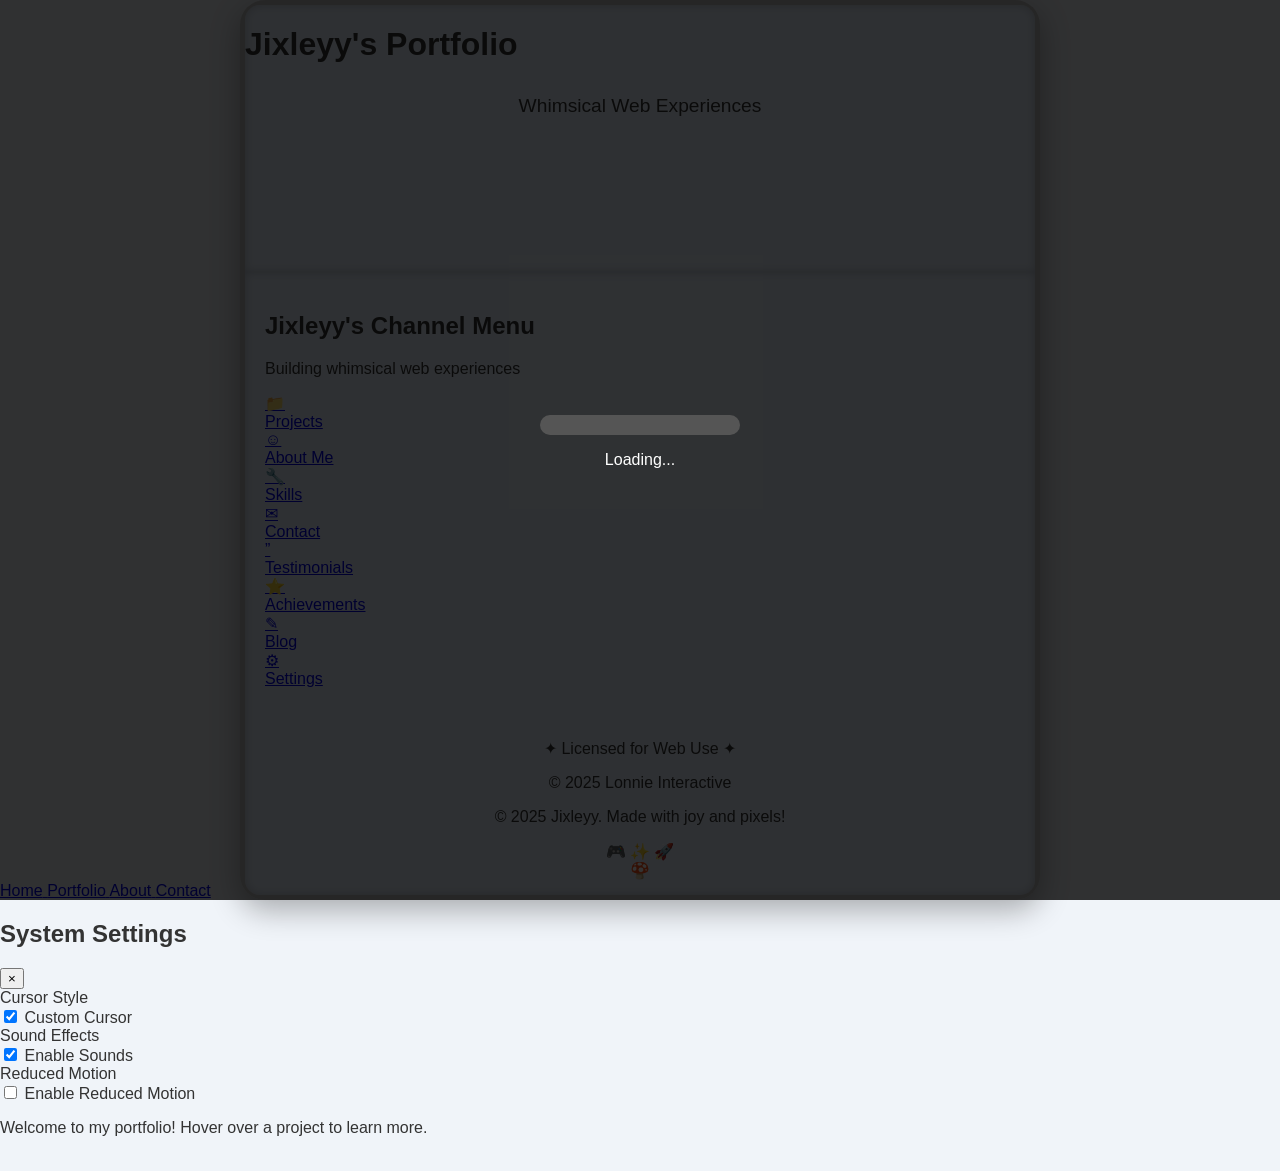
==== commit 86b50cd0: "FEAT: Implement dual-screen layout for DS console" ====
--- a/index.html
+++ b/index.html
@@ -24,34 +24,15 @@
     <link rel="stylesheet" href="assets/css/style.css">
 </head>
 <body>
-    <header>
-        <div class="wii-menu-bar">
-            <div class="wii-menu-item home-button" title="Home">
-                <a href="#home" class="wii-icon-btn" data-channel="home">
-                    <span class="pixel-icon">⌂</span>
-                </a>
-            </div>
-            <div class="wii-menu-item settings-button" title="Settings">
-                <a href="#settings" class="wii-icon-btn" data-channel="settings">
-                    <span class="pixel-icon">⚙</span>
-                </a>
-            </div>
-            <div class="wii-menu-item mii-button" title="Mii">
-                <a href="#about" class="wii-icon-btn" data-channel="about">
-                    <span class="pixel-icon">☺</span>
-                </a>
-            </div>
-        </div>
-        <div class="wii-menu-controls">
-            <div class="theme-switcher gravity-element">
-                <input type="checkbox" id="theme-toggle" class="theme-toggle" aria-label="Toggle light and dark theme">
-                <label for="theme-toggle" class="theme-toggle-label" title="Toggle Theme"></label>
-            </div>
-            <div class="sound-switcher gravity-element">
-                <input type="checkbox" id="sound-toggle" class="sound-toggle" aria-label="Toggle sound effects">
-                <label for="sound-toggle" class="sound-toggle-label" title="Toggle Sound Effects"></label>
-            </div>
-        </div>
+    <div id="ds-console" class="ds-console">
+        <div class="ds-screen ds-screen-top">
+            <h1 class="ds-top-screen-title">Jixleyy's Portfolio</h1>
+            <p class="ds-top-screen-tagline">Whimsical Web Experiences</p>
+        </div>
+        <div id="ds-screen-bottom" class="ds-screen ds-screen-bottom">
+            <header>
+
+
     </header>
 
     <main>
@@ -121,7 +102,7 @@
                 </a>
                 
                 <!-- Settings Channel -->
-                <a href="#settings" class="channel-tile" data-channel="settings">
+                <a href="javascript:void(0)" class="channel-tile" data-channel="settings">
                     <div class="channel-icon-image blue">
                         <span class="pixel-icon">⚙</span>
                     </div>
@@ -246,19 +227,6 @@
                 <h2 class="breathe-animation">About Me</h2>
                 <div class="about-card breathe-animation squishy-element">
                     <div class="about-avatar-placeholder eye-tracking" style="position: relative; width: 120px; height: 120px; margin: 0 auto;">
-                        <div class="mii-container">
-                            <div class="mii-hat"></div>
-                            <div class="mii-head">
-                                <div class="mii-face">
-                                    <div class="mii-eyes">
-                                        <div class="mii-eye"></div>
-                                        <div class="mii-eye"></div>
-                                    </div>
-                                    <div class="mii-mouth"></div>
-                                </div>
-                            </div>
-                            <div class="mii-body"></div>
-                        </div>
                     </div>
                     <p>Hello! I'm Jixleyy, a passionate web developer who loves crafting delightful and intuitive digital experiences. I enjoy bringing ideas to life with clean code and creative design, always striving for that perfect blend of functionality and fun. My approach is always to blend aesthetic appeal with seamless user interaction, ensuring every project is not just functional, but also a joy to use.</p>
                     <p class="fun-fact">Fun Fact: I once tried to teach my cat to code. It didn't go well, but we both learned a lot about patience!</p>
@@ -346,24 +314,24 @@
                     </div>
 
                     <h3>Send a Message</h3>
-                    <form class="contact-form" action="#" method="POST">
-                        <div class="form-group wii-form-group">
+                    <form class="contact-form" action="#" method="POST" novalidate>
+                        <div class="form-group">
                             <label for="name">Name:</label>
-                            <input type="text" id="name" name="name" required class="wii-input">
-                        </div>
-                        <div class="form-group wii-form-group">
+                            <input type="text" id="name" name="name" required class="">
+                        </div>
+                        <div class="form-group">
                             <label for="email">Email:</label>
-                            <input type="email" id="email" name="email" required class="wii-input">
-                        </div>
-                        <div class="form-group wii-form-group">
+                            <input type="email" id="email" name="email" required class="">
+                        </div>
+                        <div class="form-group">
                             <label for="subject">Subject:</label>
-                            <input type="text" id="subject" name="subject" class="wii-input">
-                        </div>
-                        <div class="form-group wii-form-group">
+                            <input type="text" id="subject" name="subject" class="">
+                        </div>
+                        <div class="form-group">
                             <label for="message">Message:</label>
-                            <textarea id="message" name="message" rows="5" required class="wii-input"></textarea>
-                        </div>
-                        <button type="submit" class="submit-button squishy-interaction gravity-element wii-button">Send Message</button>
+                            <textarea id="message" name="message" rows="5" required class=""></textarea>
+                        </div>
+                        <button type="submit" class="submit-button squishy-interaction gravity-element">Send Message</button>
                     </form>
                 </div>
             </div>
@@ -432,8 +400,6 @@
 
     </main>
 
-    </main>
-
     <footer>
         <div class="system-footer">
             <p>✦ Licensed for Web Use ✦</p>
@@ -449,6 +415,8 @@
             <span class="pixel-icon">🍄</span>
         </div>
     </footer>
+        </div> <!-- Close ds-screen-bottom -->
+    </div> <!-- Close ds-console -->
 
     <div class="floating-cursor-icon"></div>
 
@@ -472,7 +440,7 @@
             <span class="close-button error-close-button">&times;</span>
             <h3 id="error-modal-title"></h3>
             <p id="error-modal-message"></p>
-            <button class="wii-button error-ok-button">OK</button>
+            <button class="error-ok-button">OK</button>
         </div>
     </div>
 
@@ -496,23 +464,7 @@
                 <button id="close-settings" class="close-settings-btn">&times;</button>
             </div>
             <div class="settings-content">
-                <div class="settings-option">
-                    <label class="setting-label">Theme Color</label>
-                    <div class="theme-options">
-                        <button class="theme-btn active" data-theme="blue" aria-label="Blue theme">
-                            <span class="theme-color" style="background-color: #0078D7;"></span>
-                            <span>Blue</span>
-                        </button>
-                        <button class="theme-btn" data-theme="pink" aria-label="Pink theme">
-                            <span class="theme-color" style="background-color: #FF69B4;"></span>
-                            <span>Pink</span>
-                        </button>
-                        <button class="theme-btn" data-theme="green" aria-label="Green theme">
-                            <span class="theme-color" style="background-color: #4CAF50;"></span>
-                            <span>Green</span>
-                        </button>
-                    </div>
-                </div>
+
                 
 
                 
--- a/assets/css/style.css
+++ b/assets/css/style.css
@@ -1,318 +1,310 @@
-/* Nautical Portfolio Enhanced CSS */
-
-/* Reset and Typography */
+
+  /* Base styles for the body */
+  body {
+    font-family: 'A-OTF ShinGoPro Regular', sans-serif;
+    margin: 0;
+    padding: 0;
+    overflow-x: hidden; /* Prevent horizontal scroll */
+    background-color: var(--bg-color);
+    color: var(--text-color);
+    transition: background-color 0.3s ease, color 0.3s ease;
+    display: flex;
+    flex-direction: column;
+    cursor: none; /* Hide the default OS cursor */
+  }
+
+/* DS Console Wrapper */
+.ds-console {
+    display: flex;
+    flex-direction: column;
+    width: 100%;
+    max-width: 800px; /* Adjust as needed for overall console size */
+    height: 100vh; /* Full viewport height */
+    margin: 0 auto;
+    border-radius: 25px;
+    overflow: hidden;
+    background-color: #e0e0e0; /* Console body color */
+    box-shadow: 0 10px 30px rgba(0, 0, 0, 0.3);
+}
+
+/* Individual DS Screens */
+.ds-screen {
+    flex-grow: 1;
+    background-color: var(--screen-bg-color); /* Screen background */
+    border: 5px solid #c0c0c0; /* Screen bezel */
+    box-shadow: inset 0 0 10px rgba(0, 0, 0, 0.2);
+    display: flex;
+    flex-direction: column;
+    position: relative;
+}
+
+.ds-screen-top {
+    height: 30%; /* Top screen takes 30% of console height */
+    border-bottom: none;
+    border-top-left-radius: 20px;
+    border-top-right-radius: 20px;
+}
+
+.ds-screen-bottom {
+    height: 70%; /* Bottom screen takes 70% of console height */
+    border-top: none;
+    border-bottom-left-radius: 20px;
+    border-bottom-right-radius: 20px;
+    overflow-y: auto; /* Enable scrolling for content */
+}
+
+    overflow-y: auto; /* Enable scrolling for content */
+}
+
+.ds-top-screen-title {
+    font-size: 2em;
+    text-align: center;
+    margin-top: 20px;
+    color: var(--primary-color);
+    text-shadow: 2px 2px 4px rgba(0,0,0,0.2);
+}
+
+.ds-top-screen-tagline {
+    font-size: 1.2em;
+    text-align: center;
+    color: var(--text-color);
+    margin-top: 10px;
+}
+
+main {
+    flex-grow: 1;
+    padding: 20px;
+}
+
+footer {
+    padding: 15px;
+    text-align: center;
+}
+
+.ds-bar {
+    position: sticky;
+    bottom: 0;
+    width: 100%;
+    z-index: 100;
+}
+
+/* Loading Screen */
+.loading-screen {
+    position: fixed;
+    top: 0;
+    left: 0;
+    width: 100%;
+    height: 100%;
+    background-color: rgba(0, 0, 0, 0.8);
+    display: flex;
+    justify-content: center;
+    align-items: center;
+    z-index: 9999;
+    opacity: 1;
+    transition: opacity 0.5s ease;
+}
+
+.loading-screen.hidden {
+    opacity: 0;
+    pointer-events: none;
+}
+
+.loading-content {
+    text-align: center;
+    color: white;
+}
+
+.loading-bar-container {
+    width: 200px;
+    height: 20px;
+    background-color: #333;
+    border-radius: 10px;
+    margin: 0 auto 10px;
+    overflow: hidden;
+}
+
+.loading-bar {
+    width: 100%;
+    height: 100%;
+    background-color: #555;
+}
+
+.loading-progress {
+    width: 0;
+    height: 100%;
+    background-color: #fff;
+    animation: loading-animation 2s infinite;
+}
+
+body.reduced-motion .loading-progress {
+    animation-play-state: paused;
+    width: 100%; /* Ensure it's fully loaded visually */
+}
+
+@keyframes loading-animation {
+    0% {
+        width: 0;
+    }
+    50% {
+        width: 100%;
+    }
+    100% {
+        width: 0;
+    }
+}
+
+/* Error Modal Styles */
+#error-modal .modal-content {
+    background: linear-gradient(180deg, #fff, #f0f4f9);
+    box-shadow: 0 4px 20px rgba(0,0,0,0.12);
+    border-radius: 22px;
+    padding: 30px;
+    text-align: center;
+    max-width: 400px;
+    width: 90%;
+    position: relative;
+    border: 3px solid #0078D7; /* Wii blue border */
+}
+
+#error-modal h3 {
+    color: #E53935; /* Red for error */
+    margin-top: 0;
+    font-size: 1.8em;
+    text-shadow: 1px 1px 2px rgba(0,0,0,0.1);
+}
+
+#error-modal p {
+    color: #333;
+    font-size: 1.1em;
+    margin-bottom: 20px;
+}
+
+.error-close-button {
+    position: absolute;
+    top: 10px;
+    right: 15px;
+    font-size: 2em;
+    color: #aaa;
+    cursor: pointer;
+    background: none;
+    border: none;
+    padding: 0;
+    line-height: 1;
+}
+
+.error-close-button:hover {
+    color: #777;
+}
+
+.error-ok-button {
+    background-color: #0078D7; /* Wii blue */
+    color: white;
+    border: none;
+    border-radius: 15px;
+    padding: 10px 25px;
+    font-size: 1.1em;
+    cursor: pointer;
+    transition: background-color 0.2s ease, transform 0.1s ease;
+}
+
+body.reduced-motion .error-ok-button:hover,
+body.reduced-motion .channel-tile:hover,
+body.reduced-motion .ds-bar-item:hover,
+body.reduced-motion .wii-icon-btn:hover,
+body.reduced-motion .filter-btn:hover,
+body.reduced-motion .contact-button:hover,
+body.reduced-motion .submit-button:hover,
+body.reduced-motion .theme-btn:hover,
+body.reduced-motion .toggle-label:hover {
+    transform: none !important;
+    transition: none !important;
+}
+
+.error-ok-button:hover {
+    background-color: #005bb5;
+    transform: translateY(-2px);
+}
+
+/* Section Visibility */
+section {
+    display: none; /* Hide all sections by default */
+}
+
+section.visible {
+    display: block; /* Show only the active section */
+}
+
+/* Modal Overlay Styles */
+.modal {
+    display: none; /* Hidden by default */
+    position: fixed; /* Stay in place */
+    z-index: 1000; /* Sit on top */
+    left: 0;
+    top: 0;
+    width: 100%; /* Full width */
+    height: 100%; /* Full height */
+    overflow: auto; /* Enable scroll if needed */
+    background-color: rgba(0,0,0,0.4); /* Black w/ opacity */
+    justify-content: center; /* Center content horizontally */
+    align-items: center; /* Center content vertically */
+}
+
+.modal.active {
+    display: flex; /* Show when active */
+}
+
+/* Global transition durations controlled by settings.js */
+:root {
+    --primary-color: #0078D7; /* Wii Blue */
+    --secondary-color: #FF5722; /* Accent color */
+    --text-color: #333333;
+    --bg-color: #f0f4f9; /* Light background */
+    --card-bg-color: #ffffff;
+    --card-shadow: 0 4px 14px rgba(0,0,0,0.12);
+    --border-radius: 22px;
+    --screen-bg-color: #e8f2ff; /* Light blue for screens */
+
+    --time-fast: 0.18s;
+}
+
 * {
-  margin: 0;
-  padding: 0;
-  box-sizing: border-box;
-  font-family: 'Roboto Slab', serif;
-}
-body {
-  background-color: #0b1e2d;
-  color: #e0f7fa;
-  overflow-x: hidden;
-  perspective: 1000px;
-}
-
-/* Container */
-.container {
-  max-width: 1200px;
-  margin: 0 auto;
-  padding: 1rem 2rem;
-}
-
-/* Header */
-.header {
-  display: flex;
-  justify-content: space-between;
-  align-items: center;
-  padding: 1rem 0;
-  background: rgba(11,30,45,0.85);
-  position: sticky;
-  top: 0;
-  z-index: 100;
-  backdrop-filter: blur(10px);
-  box-shadow: 0 2px 15px rgba(0,0,0,0.2);
-}
-.logo {
-  font-family: 'Pacifico', cursive;
-  font-size: 2.5rem;
-  color: #00bcd4;
-  text-shadow: 0 0 10px rgba(0,188,212,0.6);
-}
-.nav-list {
-  display: flex;
-  gap: 2rem;
-  list-style: none;
-}
-.nav-list a {
-  color: #e0f7fa;
-  text-decoration: none;
-  font-weight: 700;
-  transition: color 0.3s, text-shadow 0.3s;
-}
-.nav-list a:hover {
-  color: #00bcd4;
-  text-shadow: 0 0 8px rgba(0,188,212,0.7);
-}
-
-/* Hero Section */
-.hero {
-  position: relative;
-  min-height: 100vh;
-  display: flex;
-  align-items: center;
-  justify-content: center;
-  flex-direction: column;
-  text-align: center;
-  overflow: hidden;
-}
-.hero-bg.nautical-gradient {
-  position: absolute;
-  top: 0;
-  left: 0;
-  width: 100%;
-  height: 100%;
-  background: linear-gradient(160deg, #003b5c, #007ea7, #00bcd4);
-  z-index: -3;
-  animation: subtleGradient 30s ease-in-out infinite alternate;
-}
-@keyframes subtleGradient {
-  0% { background-position: 0% 50%; }
-  100% { background-position: 100% 50%; }
-}
-
-/* Waves */
-.wave-layer {
-  position: absolute;
-  bottom: 0;
-  width: 200%;
-  height: 20%;
-  background: rgba(255,255,255,0.05);
-  border-radius: 43%;
-  animation: wave-move 12s linear infinite;
-  z-index: -2;
-  filter: blur(2px);
-}
-.wave-layer.wave2 { animation-duration: 10s; opacity: 0.03; }
-.wave-layer.wave3 { animation-duration: 14s; opacity: 0.02; }
-@keyframes wave-move {
-  0% { transform: translateX(0); }
-  100% { transform: translateX(-50%); }
-}
-
-/* Hero Content */
-.hero-content .eyebrow {
-  text-transform: uppercase;
-  letter-spacing: 0.25em;
-  margin-bottom: 1rem;
-  color: #b2ebf2;
-  text-shadow: 0 0 6px rgba(0,188,212,0.5);
-}
-.hero-content h1 {
-  font-weight: 700;
-  font-size: 4rem;
-  line-height: 1.2;
-  background: linear-gradient(90deg, #00bcd4, #007ea7);
-  -webkit-background-clip: text;
-  background-clip: text;
-  -webkit-text-fill-color: transparent;
-  margin-bottom: 1rem;
-  animation: heroGlow 3s infinite alternate;
-}
-@keyframes heroGlow {
-  0% { text-shadow: 0 0 10px rgba(0,188,212,0.5); }
-  100% { text-shadow: 0 0 25px rgba(0,188,212,0.9); }
-}
-.hero-content h1 span {
-  display: block;
-  font-size: 1.8rem;
-  color: #b2ebf2;
-  margin-top: 0.5rem;
-  text-shadow: 0 0 6px rgba(0,188,212,0.5);
-}
-.hero-content .lead {
-  max-width: 650px;
-  margin: 1rem auto 2rem;
-  color: #cce7ed;
-  text-shadow: 0 0 4px rgba(0,188,212,0.4);
-}
-
-/* Buttons */
-.btn {
-  padding: 0.8rem 1.8rem;
-  border-radius: 8px;
-  text-decoration: none;
-  font-weight: 700;
-  transition: all 0.3s;
-  margin-right: 1rem;
-  display: inline-block;
-}
-.btn.primary {
-  background: #00bcd4;
-  color: #0b1e2d;
-  box-shadow: 0 0 15px rgba(0,188,212,0.6);
-  transform: translateZ(0);
-}
-.btn.primary:hover {
-  background: #007ea7;
-  color: #e0f7fa;
-  box-shadow: 0 0 25px rgba(0,188,212,0.9);
-  transform: scale(1.05);
-}
-.btn.ghost {
-  background: transparent;
-  border: 2px solid #00bcd4;
-  color: #00bcd4;
-  box-shadow: 0 0 10px rgba(0,188,212,0.5);
-}
-.btn.ghost:hover {
-  background: #00bcd4;
-  color: #0b1e2d;
-  box-shadow: 0 0 20px rgba(0,188,212,0.8);
-  transform: scale(1.05);
-}
-
-/* Tags */
-.specimen-tags {
-  display: flex;
-  gap: 1rem;
-  justify-content: center;
-  margin-top: 2rem;
-  flex-wrap: wrap;
-}
-.specimen-tag {
-  background: rgba(255,255,255,0.1);
-  padding: 0.5rem 1rem;
-  border-radius: 25px;
-  font-size: 1rem;
-  color: #b2ebf2;
-  box-shadow: 0 0 8px rgba(0,188,212,0.5);
-  transition: box-shadow 0.3s, transform 0.3s;
-}
-.specimen-tag:hover {
-  box-shadow: 0 0 20px rgba(0,188,212,0.9);
-  transform: scale(1.05);
-}
-
-/* Sections */
-.section {
-  padding: 5rem 2rem;
-  position: relative;
-}
-.section h2 {
-  font-weight: 700;
-  font-size: 2.8rem;
-  margin-bottom: 2.5rem;
-  color: #b2ebf2;
-  text-align: center;
-  text-shadow: 0 0 6px rgba(0,188,212,0.5);
-}
-.nautical-card {
-  background: linear-gradient(135deg, rgba(0,188,212,0.1), rgba(0,123,167,0.15));
-  border: 1px solid rgba(0,188,212,0.3);
-  padding: 1.8rem;
-  border-radius: 15px;
-  margin-bottom: 2rem;
-  transition: transform 0.4s, box-shadow 0.4s;
-}
-.nautical-card:hover {
-  transform: translateY(-8px) rotateX(2deg);
-  background: linear-gradient(135deg, rgba(0,188,212,0.2), rgba(0,123,167,0.25));
-  box-shadow: 0 10px 25px rgba(0,188,212,0.4);
-}
-.nautical-note {
-  background: rgba(0,188,212,0.05);
-  padding: 1.2rem 1.8rem;
-  border-left: 4px solid #00bcd4;
-  margin-bottom: 1.5rem;
-  border-radius: 8px;
-  box-shadow: 0 2px 12px rgba(0,188,212,0.15);
-}
-
-/* Images */
-.section .image img {
-  max-width: 100%;
-  border-radius: 15px;
-  transition: transform 0.3s, box-shadow 0.3s;
-}
-.section .image img:hover {
-  transform: scale(1.02);
-  box-shadow: 0 0 15px rgba(0,188,212,0.3);
-}
-
-/* Contact Links */
-.contact-links a {
-  display: inline-block;
-  margin-right: 1rem;
-  padding: 0.7rem 1.3rem;
-  background: #00bcd4;
-  color: #0b1e2d;
-  border-radius: 8px;
-  text-decoration: none;
-  font-weight: bold;
-  box-shadow: 0 0 15px rgba(0,188,212,0.6);
-  transition: all 0.3s;
-}
-.contact-links a:hover {
-  background: #007ea7;
-  color: #e0f7fa;
-  box-shadow: 0 0 25px rgba(0,188,212,0.9);
-  transform: scale(1.05);
-}
-
-/* Footer */
-.footer {
-  text-align: center;
-  padding: 3rem 2rem;
-  background: rgba(11,30,45,0.85);
-  color: #b2ebf2;
-  text-shadow: 0 0 5px rgba(0,188,212,0.5);
-}
-
-/* Particle Animation */
-#particle-container {
-  position: absolute;
-  width: 100%;
-  height: 100%;
-  top: 0;
-  left: 0;
-  pointer-events: none;
-  overflow: hidden;
-  z-index: -1;
-}
-.particle {
-  position: absolute;
-  background: rgba(255,255,255,0.2);
-  border-radius: 50%;
-  will-change: transform;
-  animation: drift 25s infinite linear;
-}
-@keyframes drift {
-  0% { transform: translate(0, 0); }
-  100% { transform: translate(120px, 120px) rotate(360deg); }
-}
-
-/* Floating Ship */
-.hero::after {
-  content: '';
-  position: absolute;
-  bottom: 10%;
-  left: -10%;
-  width: 120px;
-  height: 60px;
-  background: url('ship.svg') no-repeat center/contain;
-  animation: sail 25s linear infinite;
-  z-index: 0;
-}
-@keyframes sail {
-  0% { transform: translateX(0) translateY(0) rotate(0deg); }
-  50% { transform: translateX(110vw) translateY(-10px) rotate(3deg); }
-  100% { transform: translateX(220vw) translateY(0) rotate(0deg); }
-}
-
-/* Smooth Scroll */
-html { scroll-behavior: smooth; }
-
-/* Additional Parallax & Glow */
-.hero-bg, .wave-layer { will-change: transform; }+    transition-duration: var(--time-mid);
+}
+
+body.reduced-motion * {
+    transition: none !important;
+    animation: none !important; /* Also stop any lingering CSS animations */
+}
+
+/* Touch target utility class */
+.touch-target {
+    min-width: 48px;
+    min-height: 48px;
+    padding: 8px; /* Add some padding to increase tap area */
+    display: flex;
+    align-items: center;
+    justify-content: center;
+}
+
+/* Ensure large tap areas for mobile */
+.touch-target,
+.channel-tile,
+.ds-bar-item,
+.wii-icon-btn,
+.filter-btn,
+.contact-button,
+.submit-button,
+
+.theme-btn,
+.toggle-label {
+    /* These elements now inherit touch-target properties */
+}
+
+.sort-dropdown select {
+    padding: 8px; /* Increase tap area for select dropdown */
+}
+
+body.reduced-motion .card:hover {
+    transform: none !important;
+    box-shadow: none !important;
+}
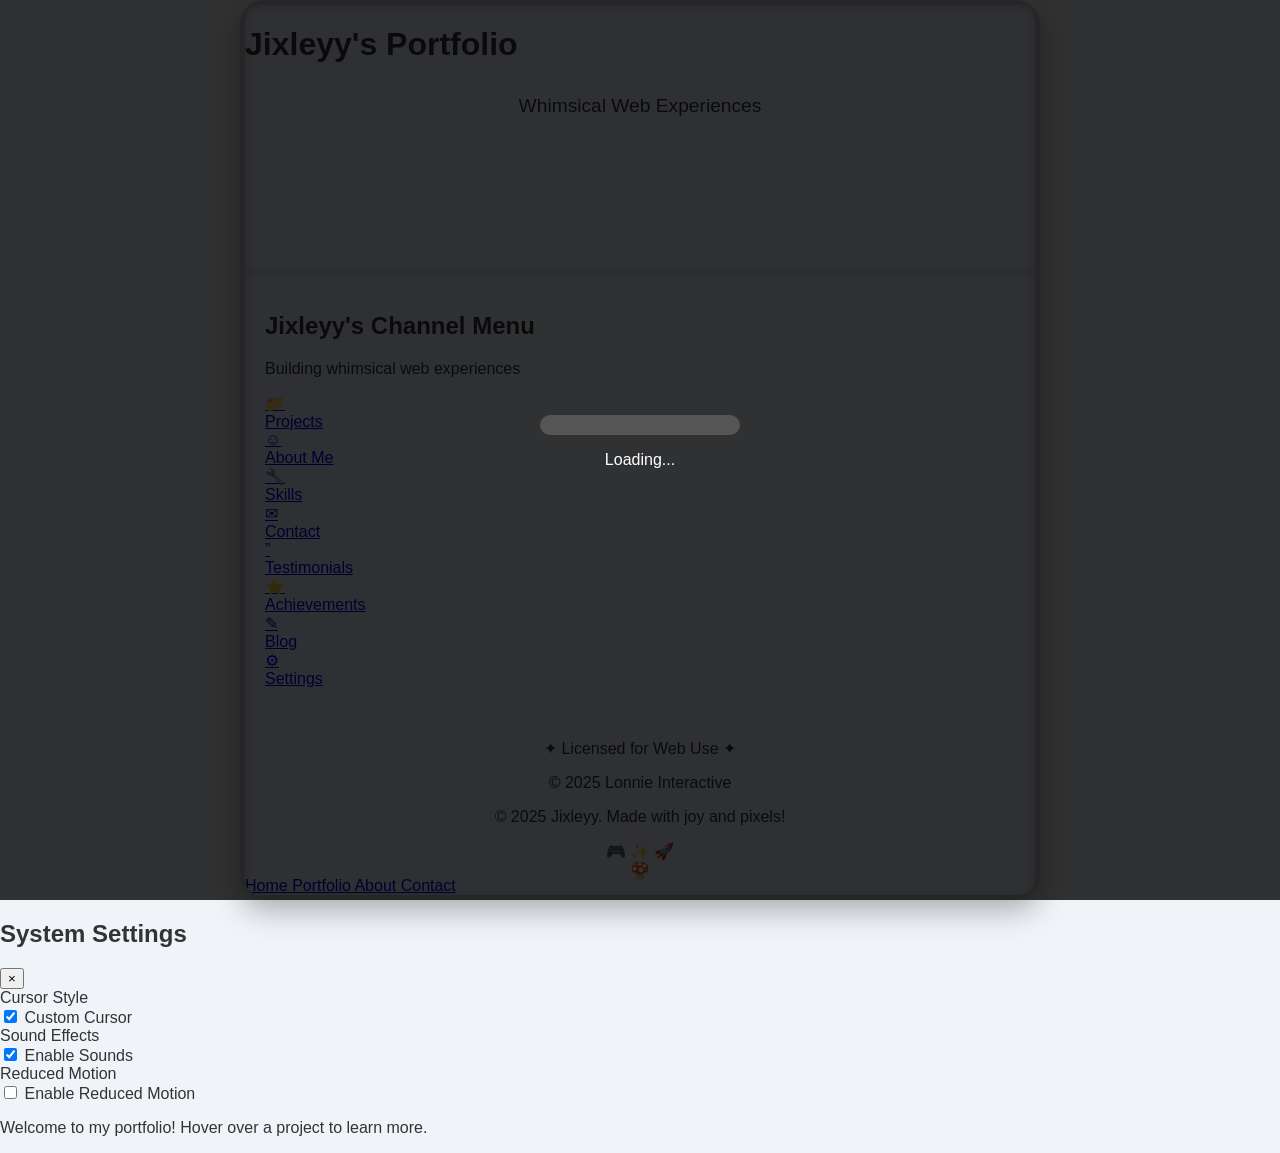
==== commit c5720df9: "FEAT: Relocate ds-bar to ds-screen-bottom" ====
--- a/index.html
+++ b/index.html
@@ -415,103 +415,6 @@
             <span class="pixel-icon">🍄</span>
         </div>
     </footer>
-        </div> <!-- Close ds-screen-bottom -->
-    </div> <!-- Close ds-console -->
-
-    <div class="floating-cursor-icon"></div>
-
-
-
-
-
-    <!-- Audio Manager Script -->
-    <script src="assets/js/audio-manager.js"></script>
-    
-    <!-- Settings Manager Script -->
-    <script src="assets/js/settings.js"></script>
-
-    <!-- Custom Cursor Script -->
-        <script src="assets/js/cursor.js"></script>
-            <script src="assets/js/script.js"></script>
-
-    <!-- Error Message Modal -->
-    <div id="error-modal" class="modal">
-        <div class="modal-content error-content">
-            <span class="close-button error-close-button">&times;</span>
-            <h3 id="error-modal-title"></h3>
-            <p id="error-modal-message"></p>
-            <button class="error-ok-button">OK</button>
-        </div>
-    </div>
-
-    <!-- Project Detail Modal -->
-    <div id="project-modal" class="modal">
-        <div class="modal-content">
-            <span class="close-button">&times;</span>
-            <h3 id="modal-project-title"></h3>
-            <div id="modal-project-media"></div>
-            <p id="modal-project-description"></p>
-            <div id="modal-project-tech"></div>
-            <a id="modal-project-link" href="#" target="_blank" class="project-link">View Project</a>
-        </div>
-    </div>
-    
-
-    <div id="settings-modal" class="modal-overlay">
-        <div class="settings-modal">
-            <div class="settings-header">
-                <h2>System Settings</h2>
-                <button id="close-settings" class="close-settings-btn">&times;</button>
-            </div>
-            <div class="settings-content">
-
-                
-
-                
-                <div class="settings-option">
-                    <label class="setting-label">Cursor Style</label>
-                    <div class="toggle-container">
-                        <input type="checkbox" id="cursor-toggle" class="setting-toggle">
-                        <label for="cursor-toggle" class="toggle-label">Custom Cursor</label>
-                    </div>
-                </div>
-                
-                <div class="settings-option">
-                    <label class="setting-label">Sound Effects</label>
-                    <div class="toggle-container">
-                        <input type="checkbox" id="sound-toggle" class="setting-toggle" checked>
-                        <label for="settings-sound-toggle" class="toggle-label">Enable Sounds</label>
-                    </div>
-                </div>
-                
-                <div class="settings-option">
-                    <label class="setting-label">Reduced Motion</label>
-                    <div class="toggle-container">
-                        <input type="checkbox" id="motion-toggle" class="setting-toggle">
-                        <label for="motion-toggle" class="toggle-label">Enable Reduced Motion</label>
-                    </div>
-                </div>
-            </div>
-        </div>
-    </div>
-    
-    <!-- Loading Screen -->
-    <div id="loading-screen" class="loading-screen hidden">
-        <div class="loading-content">
-            <div class="loading-bar-container">
-                <div class="loading-bar">
-                    <div class="loading-progress"></div>
-                </div>
-            </div>
-            <p>Loading...</p>
-        </div>
-    </div>
-    
-    <!-- Status Bar -->
-    <div id="status-bar" class="status-bar">
-        <p>Welcome to my portfolio! Hover over a project to learn more.</p>
-    </div>
-
     <!-- DS Lower Screen Bar -->
     <div class="ds-bar">
       <div class="ds-bar-container">
@@ -535,6 +438,102 @@
         </div>
       </div>
     </div>
+        </div> <!-- Close ds-screen-bottom -->
+    </div> <!-- Close ds-console -->
+
+    <div class="floating-cursor-icon"></div>
+
+
+
+
+
+    <!-- Audio Manager Script -->
+    <script src="assets/js/audio-manager.js"></script>
+    
+    <!-- Settings Manager Script -->
+    <script src="assets/js/settings.js"></script>
+
+    <!-- Custom Cursor Script -->
+        <script src="assets/js/cursor.js"></script>
+            <script src="assets/js/script.js"></script>
+
+    <!-- Error Message Modal -->
+    <div id="error-modal" class="modal">
+        <div class="modal-content error-content">
+            <span class="close-button error-close-button">&times;</span>
+            <h3 id="error-modal-title"></h3>
+            <p id="error-modal-message"></p>
+            <button class="error-ok-button">OK</button>
+        </div>
+    </div>
+
+    <!-- Project Detail Modal -->
+    <div id="project-modal" class="modal">
+        <div class="modal-content">
+            <span class="close-button">&times;</span>
+            <h3 id="modal-project-title"></h3>
+            <div id="modal-project-media"></div>
+            <p id="modal-project-description"></p>
+            <div id="modal-project-tech"></div>
+            <a id="modal-project-link" href="#" target="_blank" class="project-link">View Project</a>
+        </div>
+    </div>
+    
+
+    <div id="settings-modal" class="modal-overlay">
+        <div class="settings-modal">
+            <div class="settings-header">
+                <h2>System Settings</h2>
+                <button id="close-settings" class="close-settings-btn">&times;</button>
+            </div>
+            <div class="settings-content">
+
+                
+
+                
+                <div class="settings-option">
+                    <label class="setting-label">Cursor Style</label>
+                    <div class="toggle-container">
+                        <input type="checkbox" id="cursor-toggle" class="setting-toggle">
+                        <label for="cursor-toggle" class="toggle-label">Custom Cursor</label>
+                    </div>
+                </div>
+                
+                <div class="settings-option">
+                    <label class="setting-label">Sound Effects</label>
+                    <div class="toggle-container">
+                        <input type="checkbox" id="sound-toggle" class="setting-toggle" checked>
+                        <label for="settings-sound-toggle" class="toggle-label">Enable Sounds</label>
+                    </div>
+                </div>
+                
+                <div class="settings-option">
+                    <label class="setting-label">Reduced Motion</label>
+                    <div class="toggle-container">
+                        <input type="checkbox" id="motion-toggle" class="setting-toggle">
+                        <label for="motion-toggle" class="toggle-label">Enable Reduced Motion</label>
+                    </div>
+                </div>
+            </div>
+        </div>
+    </div>
+    
+    <!-- Loading Screen -->
+    <div id="loading-screen" class="loading-screen hidden">
+        <div class="loading-content">
+            <div class="loading-bar-container">
+                <div class="loading-bar">
+                    <div class="loading-progress"></div>
+                </div>
+            </div>
+            <p>Loading...</p>
+        </div>
+    </div>
+    
+    <!-- Status Bar -->
+    <div id="status-bar" class="status-bar">
+        <p>Welcome to my portfolio! Hover over a project to learn more.</p>
+    </div>
     
     <!-- Custom Cursor Script -->
 
